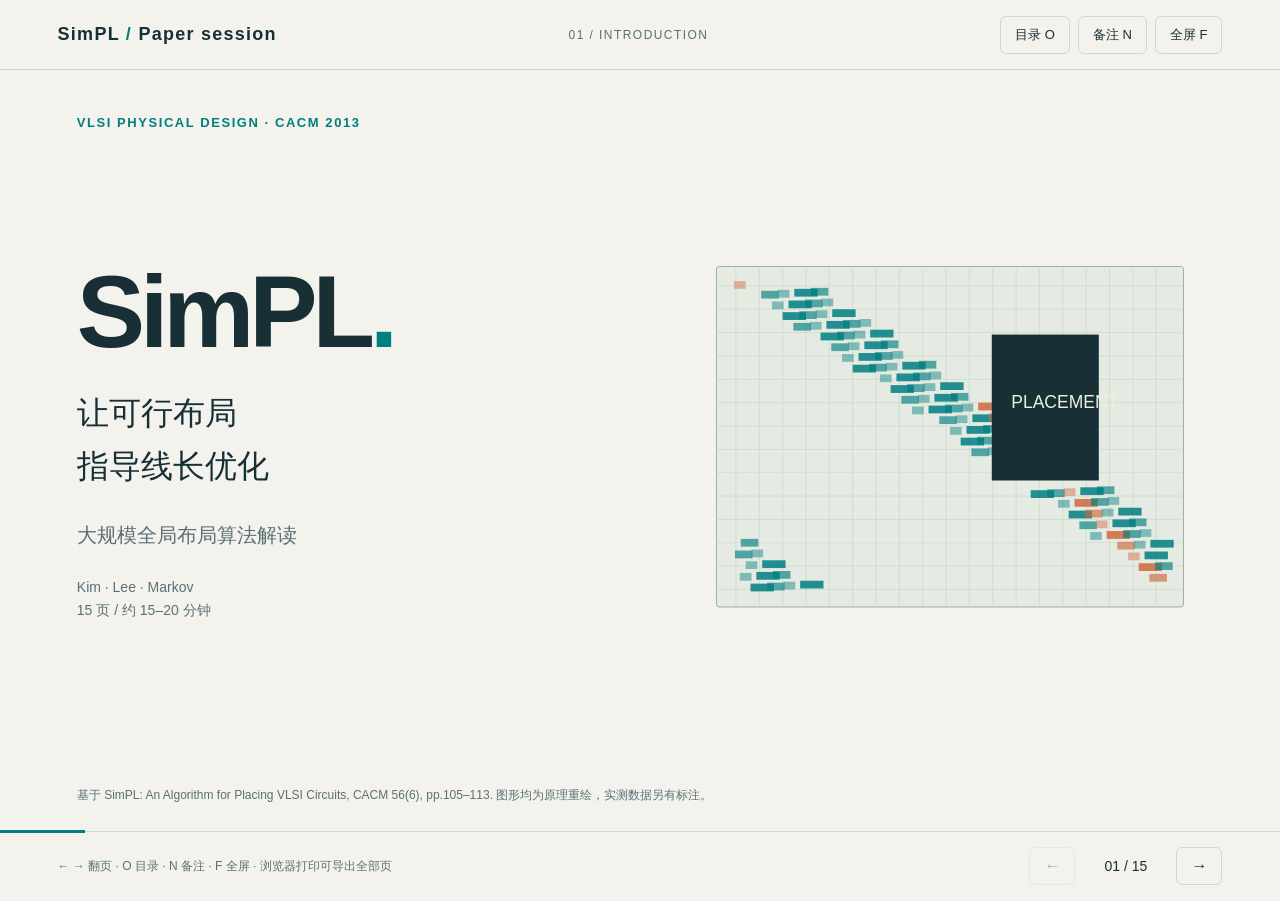
==== simpl/index.html @ 853531fc "Add Chinese SimPL paper presentation with interactive diagrams" ====
<!doctype html>
<html lang="zh-CN">
<head>
<meta charset="utf-8"><meta name="viewport" content="width=device-width,initial-scale=1">
<meta name="color-scheme" content="light"><meta name="description" content="SimPL 全局布局论文中文演示：B2B、前瞻合法化、锚点反馈与实验结果。">
<title>SimPL · 全局布局论文分享</title>
<style>
:root{--bg:#f3f2ec;--ink:#182f36;--muted:#5a7075;--teal:#007e80;--line:#ced8d3;--orange:#cd693f;--blue:#396baa;--paper:#fffef9;font-family:Inter,"Segoe UI","PingFang SC","Microsoft YaHei",Arial,sans-serif;color:var(--ink);background:var(--bg)}*{box-sizing:border-box}body{margin:0}button,a,input{touch-action:manipulation}button{font:inherit;cursor:pointer}a{color:var(--teal)}button:focus-visible,a:focus-visible,input:focus-visible,summary:focus-visible{outline:3px solid var(--orange);outline-offset:4px}button{border:1px solid var(--line);border-radius:6px;background:transparent;color:inherit;padding:9px 14px}button:hover{background:#e2e9e3}button:disabled{opacity:.35;cursor:default}.top{height:70px;padding:0 4.5vw;display:flex;align-items:center;justify-content:space-between;border-bottom:1px solid var(--line);gap:20px}.brand{font-size:18px;letter-spacing:.07em;text-decoration:none;color:var(--ink);font-weight:800}.brand span{color:var(--teal)}.tools{display:flex;gap:8px}.tools button{font-size:13px}.chapter{font-size:12px;letter-spacing:.12em;color:var(--muted)}main{height:calc(100svh - 139px);min-height:510px}.slide{height:100%;overflow-y:auto;max-width:1600px;margin:auto;padding:5vh 6vw 3vh;display:flex;flex-direction:column;gap:2.5vh}.slide[hidden]{display:none!important}.eyebrow{font-size:13px;letter-spacing:.12em;font-weight:700;color:var(--teal);text-transform:uppercase}h1,h2,h3,p{margin:0}h1{font-size:clamp(58px,8vw,122px);line-height:.98;letter-spacing:-.05em}h2{font-size:clamp(29px,3.4vw,51px);font-weight:650;letter-spacing:-.035em;line-height:1.24}h3{font-size:clamp(19px,1.8vw,28px);font-weight:650;line-height:1.4}p,li{font-size:clamp(17px,1.6vw,23px);line-height:1.65}.lead{font-size:clamp(24px,2.6vw,39px);line-height:1.45}.muted{color:var(--muted)}.accent{color:var(--teal)}.grid{display:grid;grid-template-columns:1fr 1fr;gap:5vw;align-items:center;flex:1 0 auto;min-height:auto}.wide{grid-template-columns:1.3fr 1fr}.stack{display:flex;flex-direction:column;gap:24px}.rule{border-top:1px solid var(--line);padding-top:22px}.takeaway{font-size:clamp(20px,2.2vw,31px);color:var(--teal);border-left:3px solid var(--teal);padding-left:22px}.source{font-size:12px;line-height:1.5;color:var(--muted);margin-top:auto;padding-top:8px}.visual{width:100%;max-height:45vh;display:block}.hero .visual{max-height:55vh}.hero .grid{grid-template-columns:1.1fr 1fr}.hero p{margin-top:25px}.hero .sub{font-size:clamp(22px,2.5vw,36px)}.equation{font:clamp(26px,3.2vw,48px) Georgia,serif;letter-spacing:.01em;padding:20px 0}.term{font-size:14px;letter-spacing:.04em;color:var(--muted);margin-bottom:12px}.rows{display:grid;gap:18px}.row{display:grid;grid-template-columns:46px 1fr;gap:20px;border-top:1px solid var(--line);padding-top:16px}.row>b{font:26px Georgia,serif;color:var(--teal)}.row p{margin-top:8px}.flow{display:grid;grid-template-columns:repeat(4,1fr);gap:0;counter-reset:flow}.step{border-top:2px solid var(--teal);padding:24px 18px 20px 0;margin-right:20px}.step span{font-size:15px;color:var(--teal)}.step h3{margin:18px 0 10px}.step p{font-size:19px}.legend{display:flex;gap:25px;font-size:14px;color:var(--muted);margin:10px 0}.legend i{display:inline-block;width:10px;height:10px;background:var(--teal);margin-right:7px}.legend i.orange{background:var(--orange)}.legend i.gray{background:#9aaba7}.control{display:flex;align-items:center;gap:16px;font-size:14px;margin-top:15px}.control input{flex:1;accent-color:var(--teal);min-width:60px}.control output{min-width:42px;font-variant-numeric:tabular-nums}.fine{font-size:14px;line-height:1.6;color:var(--muted)}.charts{align-items:start}.chart{display:grid;gap:12px;margin-top:22px}.barrow{display:grid;grid-template-columns:105px 1fr 48px;gap:10px;align-items:center;font-size:15px}.track{height:26px;background:#e3e8df}.bar{height:100%;width:calc(var(--v)/var(--max)*100%);background:var(--teal)}.blue .bar{background:var(--blue)}.barrow strong{font-variant-numeric:tabular-nums}.benchmark-label{display:flex;justify-content:space-between;font-size:12px;color:var(--muted);padding-left:115px;margin-top:14px}.stats{display:grid;grid-template-columns:1fr 1fr;gap:26px}.stat strong{font-size:clamp(40px,5vw,70px);font-weight:500;color:var(--teal);display:block}.stat span{font-size:18px}.footer{height:69px;display:flex;align-items:center;justify-content:space-between;padding:0 4.5vw;gap:18px;border-top:1px solid var(--line);position:relative}.footer .hint{font-size:12px;color:var(--muted)}.nav{display:flex;align-items:center;gap:18px}#count{font-size:14px;font-variant-numeric:tabular-nums;min-width:65px;text-align:center}.progress{position:absolute;top:-2px;left:0;height:3px;background:var(--teal);transition:width .2s}.notes{position:fixed;right:25px;bottom:85px;width:min(580px,calc(100vw - 40px));max-height:45vh;overflow:auto;background:var(--ink);color:white;border-radius:9px;padding:25px;box-shadow:0 15px 50px #172f3640;z-index:4}.notes[hidden]{display:none}.notes p{font-size:17px}.notes header{display:flex;align-items:center;justify-content:space-between;margin-bottom:14px}.notes button{color:white}.notes small{color:#b3cdc8}dialog{border:1px solid var(--line);border-radius:12px;background:var(--paper);color:var(--ink);width:min(1000px,90vw);max-height:83vh;padding:32px}dialog::backdrop{background:#132d36b0}dialog header{display:flex;align-items:center;justify-content:space-between;margin-bottom:24px}#toc{display:grid;grid-template-columns:repeat(3,1fr);gap:12px}#toc button{text-align:left;min-height:85px;padding:18px}#toc small{display:block;color:var(--teal);margin-bottom:8px}#toc button[aria-current=true]{background:#dfefea;border-color:var(--teal)}.screen-reader{position:absolute;width:1px;height:1px;overflow:hidden;clip-path:inset(50%)}.ref{font-size:18px;line-height:1.9}.nojs{padding:20px;background:#ffe9c9}.svg-label{font-family:inherit;font-size:15px;fill:var(--muted)}.svg-title{font-family:inherit;font-size:19px;fill:var(--ink)}
@media(max-width:800px){.top{height:62px;padding:0 20px}.chapter{display:none}.tools button{padding:8px}.slide{padding:28px 24px 30px;gap:22px}.grid,.wide,.hero .grid{grid-template-columns:1fr;gap:28px;min-height:auto}.hero h1{font-size:78px}.slide{overflow:auto}.visual,.hero .visual{max-height:340px}.hero .visual{max-height:270px}.stack{gap:20px}.flow{grid-template-columns:1fr 1fr}.step p{font-size:17px}.step h3{font-size:20px}main{height:calc(100svh - 131px);min-height:350px}.footer{padding:0 18px}.hint{display:none}.footer .nav{margin-left:auto}.barrow{grid-template-columns:92px 1fr 42px;font-size:14px}.source{font-size:11px}#toc{grid-template-columns:1fr 1fr}.lead{font-size:25px}.equation{font-size:29px}.charts{gap:30px}.stat strong{font-size:48px}}
@media(prefers-reduced-motion:reduce){*{scroll-behavior:auto!important;transition:none!important}}
@media print{@page{size:A4 landscape;margin:13mm}:root{background:white}body{background:white}.top,.footer,dialog,.notes,.control,.no-print{display:none!important}main{height:auto;min-height:0}.slide,.slide[hidden]{display:flex!important;height:180mm;min-height:0;padding:6mm 0;page-break-after:always;break-after:page;overflow:visible;gap:7mm}.slide:last-child{page-break-after:auto}.grid,.wide,.hero .grid{grid-template-columns:1fr 1fr;gap:12mm}h1{font-size:70px}h2{font-size:32px}h3{font-size:20px}p,li{font-size:17px}.lead,.takeaway{font-size:23px}.visual,.hero .visual{max-height:105mm}.source{font-size:10px}.chart{gap:8px}.barrow{font-size:12px}.step p{font-size:15px}.step h3{font-size:18px}.flow{grid-template-columns:repeat(4,1fr)}*{-webkit-print-color-adjust:exact;print-color-adjust:exact}}
</style>
</head>
<body>
<header class="top"><a class="brand" href="../">SimPL<span> / </span>Paper session</a><span id="chapter" class="chapter">GLOBAL PLACEMENT</span><div class="tools"><button id="overview" aria-label="打开幻灯片目录">目录 <span aria-hidden="true">O</span></button><button id="notes-toggle" aria-expanded="false" aria-controls="notes">备注 N</button><button id="fullscreen" aria-label="切换全屏">全屏 F</button></div></header>
<noscript><style>.slide[hidden]{display:flex!important}main{height:auto}.slide{min-height:90vh}.top,.footer{display:none}</style><p class="nojs">JavaScript 未启用，以下以连续阅读方式显示全部内容。</p></noscript>
<main id="deck">
<section class="slide hero" data-chapter="01 / INTRODUCTION" data-title="SimPL：全局布局" data-notes="建议分享时间为15–20分钟。论文作者为Myung-Chul Kim、Dong-Jin Lee和Igor L. Markov。本文为CACM 2013版本，原始期刊版发表于IEEE TCAD 2012。先提出问题：怎样同时追求短线长和低重叠？">
<div class="eyebrow">VLSI physical design · CACM 2013</div><div class="grid"><div><h1>SimPL<span class="accent">.</span></h1><p class="sub">让可行布局<br>指导线长优化</p><p class="muted">大规模全局布局算法解读</p><p class="fine">Kim · Lee · Markov<br>15 页 / 约 15–20 分钟</p></div><svg id="hero-art" class="visual" viewBox="0 0 520 400" role="img" aria-label="芯片布局抽象示意"></svg></div><p class="source">基于 SimPL: An Algorithm for Placing VLSI Circuits, CACM 56(6), pp.105–113. 图形均为原理重绘，实测数据另有标注。</p>
</section>
<section class="slide" hidden data-chapter="01 / PROBLEM" data-title="线长与密度的冲突" data-notes="HPWL是每条net引脚包围盒的宽加高，再对所有net求和。它是线长代理目标，不等于布线后线长、延迟或拥塞。可用容量需扣除固定障碍物。">
<div class="eyebrow">The placement problem</div><h2>线长越短，单元越容易挤在一起</h2><div class="grid"><div class="stack"><div><div class="term">OBJECTIVE</div><h3>最小化半周长线长 HPWL</h3><p class="muted">每条网络的包围盒宽度与高度之和。</p></div><div class="equation">HPWL = Σ<sub>e</sub> (Δx<sub>e</sub> + Δy<sub>e</sub>)</div><p class="takeaway">展开单元需要空间，也会付出线长代价。</p></div><div class="stack"><div class="rule"><h3>容量约束</h3><p>区域内的单元面积不能超过可用放置容量。</p></div><div class="rule"><h3>固定对象与障碍物</h3><p>必须考虑被占据的位置，以及其他区域剩余的空间。</p></div></div></div><p class="source">来源：§2，p.106。</p>
</section>
<section class="slide" hidden data-chapter="02 / MODEL" data-title="二次优化与 B2B" data-notes="固定本轮边权时，X、Y方向可分离求解。二次目标为1/2 x^T Qx x + bx^T x +常数。B2B把每个方向的极值端点互连，再把内部端点连接到两个边界端点。权重为1/((p−1)|xi−xj|)。位置改变后需要更新模型。示意图只画一个坐标方向。">
<div class="eyebrow">Quadratic placement</div><h2>用稀疏线性系统优化线长</h2><div class="grid"><div class="stack"><div class="equation">Q<sub>x</sub>x = −b<sub>x</sub></div><h3>Jacobi 预条件 + 共轭梯度法</h3><p class="muted">X / Y 分别求解。固定本轮模型后，计算简单、结构稀疏。</p><p class="takeaway">求解器本身不消除重叠。</p></div><div class="stack"><h3>Bound2Bound 网络模型</h3><svg viewBox="0 0 520 230" class="visual" role="img" aria-label="一维B2B网络模型：两个极值端点连接到所有内部端点"><path d="M40 150 Q260 -80 480 150 M40 150 Q110 35 180 150 M40 150 Q175 -10 310 150 M180 150 Q330 5 480 150 M310 150 Q395 65 480 150" fill="none" stroke="#007e80" stroke-width="2"/><path d="M25 150H495" stroke="#ced8d3"/><g fill="#007e80"><circle cx="40" cy="150" r="9"/><circle cx="480" cy="150" r="9"/></g><g fill="#cd693f"><circle cx="180" cy="150" r="7"/><circle cx="310" cy="150" r="7"/></g><g class="svg-label" text-anchor="middle"><text x="40" y="188">min</text><text x="180" y="188">内部端点</text><text x="310" y="188">内部端点</text><text x="480" y="188">max</text></g></svg><p>边权与距离倒数相关。位置变化后，重新构建模型。</p></div></div><p class="source">来源：§2、§4.1，pp.106–108。B2B 图为单方向原理示意。</p>
</section>
<section class="slide" hidden data-chapter="03 / FRAMEWORK" data-title="两类布局" data-notes="Lower-bound placement由线性求解产生，Upper-bound placement由前瞻合法化产生。上下界是论文算法语境中的命名，不应把任意迭代的HPWL看作对原始离散问题全局最优值的严格界。">
<div class="eyebrow">Two interacting placements</div><h2>同时维护短线长布局与近似可行布局</h2><div class="grid"><div class="stack"><div class="term">LOWER-BOUND PLACEMENT</div><h3>二次优化结果</h3><p>线长较短<br>允许较多重叠</p><p class="takeaway">保留线长优化的自由度</p></div><div class="stack"><div class="term">UPPER-BOUND PLACEMENT</div><h3>前瞻合法化结果</h3><p>基本满足密度约束<br>线长通常较大</p><p class="takeaway">提供具有容量意识的目标位置</p></div></div><p class="fine">“上下界”用于描述算法中的两类布局，不意味着严格的全局最优性证明。</p><p class="source">来源：§3、§4.3，pp.107、109–110。</p>
</section>
<section class="slide" hidden data-chapter="03 / INTERACTION" data-title="交互：锚点反馈" data-notes="拖动滑块解释锚点的作用：橙色位置是当前数值布局，青色位置是预先设定的展开锚点，虚线是反馈方向。本页使用线性插值，仅演示几何关系，不运行SimPL求解，不提供真实HPWL或密度结果。真实算法每轮都会重新进行前瞻合法化和B2B更新。">
<div class="eyebrow">Interactive illustration</div><h2>锚点把“哪里有空间”反馈给优化器</h2><div class="grid wide"><div><svg id="placement-demo" class="visual" viewBox="0 0 620 350" role="img" aria-label="交互式布局展开原理示意"></svg><div class="legend"><span><i class="orange"></i>当前位置</span><span><i></i>锚点</span><span><i class="gray"></i>固定障碍物</span></div><label class="control" for="stage">示意进度<input id="stage" type="range" min="0" max="100" value="20"><output id="stage-value" for="stage">20%</output></label></div><div class="stack"><h3>方向来自前瞻合法化</h3><p>单元被拉向有可用容量的位置，绕开单纯依赖局部密度的盲区。</p><p class="takeaway">真实连线负责聚拢<br>人工伪网负责展开</p><p class="fine">本页为插值动画，不是 SimPL 实测结果或数值求解器。锚点仅用于说明原理。</p></div></div><p class="source">原理依据：§3、§4.3。动画位置为教学示意。</p>
</section>
<section class="slide" hidden data-chapter="04 / ALGORITHM" data-title="算法主循环" data-notes="初始阶段忽略单元面积与重叠，B2B更新与求解通常5–7轮后稳定。主循环是前瞻合法化、更新锚点与伪网、更新B2B、再求解。最终采用最后一次upper-bound结果，并用FastPlace-DP进行最终合法化和详细布局。">
<div class="eyebrow">The SimPL loop</div><h2>每一轮都重新预测可行位置</h2><p class="muted">初始布局：交替构建 B2B 与求解，通常 5–7 轮稳定。</p><div class="flow"><div class="step"><span>01</span><h3>前瞻合法化</h3><p>从当前布局生成近似可行的位置。</p></div><div class="step"><span>02</span><h3>更新锚点</h3><p>连接单元与目标位置，调整伪网权重。</p></div><div class="step"><span>03</span><h3>更新 B2B</h3><p>按新位置更新真实网络的图与边权。</p></div><div class="step"><span>04</span><h3>线性系统求解</h3><p>产生新的数值布局，判断是否继续。</p></div></div><p class="takeaway">结束后取最后的近似可行布局，再做最终合法化与详细布局。</p><p class="source">来源：图2、§4，pp.107–110。</p>
</section>
<section class="slide" hidden data-chapter="04 / LOOK-AHEAD" data-title="容量感知的区域划分" data-notes="计算每个bin的单元面积Ac与可用面积Aa。Ac/Aa>γ为过满。用BFS聚类相邻过满bin，再找密度不超过γ的包围矩形。Cc平分单元面积，CB平分可用面积。尽量保留单元相对顺序。右图为示意，不是论文实验数据。">
<div class="eyebrow">Look-ahead legalization</div><h2>先找到容量，再重新分配单元</h2><div class="grid"><div class="rows"><div class="row"><b>01</b><div><h3>检测与聚类</h3><p class="muted">识别过满 bins，用 BFS 聚合相邻区域。</p></div></div><div class="row"><b>02</b><div><h3>扩张包围矩形</h3><p class="muted">直到可用容量足以容纳单元。</p></div></div><div class="row"><b>03</b><div><h3>匹配两条切线</h3><p class="muted">单元面积中线 Cc 与可用面积中线 CB。</p></div></div></div><svg viewBox="0 0 500 360" class="visual" role="img" aria-label="网格、障碍物与两条切线示意"><defs><pattern id="grid" width="40" height="40" patternUnits="userSpaceOnUse"><path d="M40 0H0V40" fill="none" stroke="#cad5cd"/></pattern></defs><rect x="20" y="20" width="440" height="280" fill="url(#grid)" stroke="#889c94"/><path d="M20 20H140V100H20Z M340 220H460V300H340Z" fill="#9aaba7"/><rect x="155" y="80" width="90" height="145" fill="#cd693f" opacity=".23"/><path d="M200 20V300" stroke="#cd693f" stroke-width="3" stroke-dasharray="6 5"/><path d="M280 20V300" stroke="#007e80" stroke-width="3"/><path d="M218 172H264L255 164M264 172L255 180" fill="none" stroke="#182f36" stroke-width="2"/><text class="svg-label" x="170" y="330">Cc</text><text class="svg-label" x="275" y="330">CB</text><text class="svg-label" x="40" y="65">障碍物</text><text class="svg-label" x="158" y="254">过满区域</text></svg></div><p class="source">来源：算法1、图3、§4.2，pp.108–109。右图为原理重绘。</p>
</section>
<section class="slide" hidden data-chapter="04 / SCALING" data-title="非线性缩放" data-notes="条带先沿障碍物边界划分。将单元按到切线的距离排序，远端单元先分配到远端条带，按可用容量贪心分配。每个条带内部使用线性缩放，不同条带比例不同，因此整体非线性。递归时水平垂直方向交替。无需声称严格最优运输。">
<div class="eyebrow">Nonlinear scaling</div><h2>不同空间容量，使用不同缩放比例</h2><div class="grid"><div class="stack"><h3>条带内线性，整体非线性</h3><p>沿障碍物边界形成条带。排序后按可用容量分配单元，再在各条带内部缩放。</p><p class="takeaway">尽量保留相对顺序，减少对已有线长优化的破坏。</p></div><div class="rows"><div class="row"><b>Ⅰ</b><div><h3>划分条带</h3><p class="muted">条带容量扣除固定障碍物。</p></div></div><div class="row"><b>Ⅱ</b><div><h3>排序与分配</h3><p class="muted">按相对切线的距离保持几何顺序。</p></div></div><div class="row"><b>Ⅲ</b><div><h3>交替递归</h3><p class="muted">水平、垂直方向轮流处理子区域。</p></div></div></div></div><p class="source">来源：图4、图5、§4.2，pp.108–109。</p>
</section>
<section class="slide" hidden data-chapter="04 / ANCHORS" data-title="伪网与数值求解" data-notes="锚点是固定零面积节点。伪网的B2B权重与α/Length相关，α随迭代线性增加。锚点不增加未知数，而是影响对应矩阵对角项与右端项，通常改善对角占优和预条件CG收敛。不能简单把这当成固定强度的普通平方惩罚，因为权重会随距离更新。">
<div class="eyebrow">Force modulation</div><h2>逐渐增强锚点的拉力</h2><div class="grid"><div class="stack"><div class="equation">w<sub>pseudo</sub> ∝ α / distance</div><h3>α 随迭代增加</h3><p class="muted">前期给线长优化更多自由度。后期强调向近似可行位置靠拢。</p></div><div class="stack"><h3>固定锚点不增加未知变量数</h3><p>更新矩阵的对角元素与右端项，保留稀疏线性系统结构。</p><p class="takeaway">展开方向与拉力大小<br>都来自可解释的反馈机制。</p></div></div><p class="source">来源：图6、§4.3，pp.109–110。</p>
</section>
<section class="slide" hidden data-chapter="05 / CONVERGENCE" data-title="收敛条件" data-notes="论文停止准则为：gap降至第10轮gap的25%，且upper bound HPWL停止改善，或gap降至第10轮gap的10%以下。早期上界振荡约4–7轮。33–45次是ISPD 2005实验观察，不是所有输入的保证。前瞻合法化并非严格row/site合法化。">
<div class="eyebrow">Convergence</div><h2>联合观察线长改善与两类布局的差距</h2><div class="grid"><div class="stack"><div class="equation">Gap = HPWL<sub>UB</sub> − HPWL<sub>LB</sub></div><p>上界早期可能振荡，不能只看一次迭代的改善。</p><p class="takeaway">Gap 缩小反映两类布局接近，不能作为严格最优性误差。</p></div><div class="stack"><div class="stats"><div class="stat"><strong>33–45</strong><span>主循环次数</span></div><div class="stat"><strong>5–7</strong><span>初始布局迭代次数</span></div></div><p class="fine">以上为论文观察。主循环停止条件：Gap ≤ 第10轮的25%且上界停止改善，或 Gap &lt; 第10轮的10%。</p><h3>最终仍需 row / site 合法化</h3></div></div><p class="source">来源：§4.1、§4.3，pp.107–110。迭代次数来自 ISPD 2005 基准。</p>
</section>
<section class="slide" hidden data-chapter="06 / RESULTS" data-title="实验：质量与速度" data-notes="以下直接采用表1的几何平均归一化数值：HPWL 1.19、1.04、1.04、1.03、1.00，时间11.55、3.32、1.12、7.28、1.00。不要从四舍五入值反算论文精确百分比。单线程3.2GHz Intel平台，SimPL与FastPlace使用FastPlace-DP。正文bigblue4绝对运行时间与表1不一致，本页不使用该绝对时间。并非每个case都最优。">
<div class="eyebrow">Measured results · ISPD 2005</div><h2>更短线长，同时缩短运行时间</h2><div class="grid charts"><div><h3>HPWL 相对值</h3><div id="wire-chart" class="chart" aria-label="HPWL归一化数据"></div><div class="benchmark-label"><span>0</span><span>1.20</span></div></div><div><h3>运行时间相对值</h3><div id="runtime-chart" class="chart blue" aria-label="运行时间归一化数据"></div><div class="benchmark-label"><span>0</span><span>12.00</span></div></div></div><p class="fine">SimPL = 1，越低越好。8 个基准的几何平均，单线程。SimPL 与 FastPlace 包含 FastPlace-DP 后处理。并非每个用例均最优。</p><p class="source">数据：表1，p.112。标签为归一化倍数，不是绝对线长或分钟。</p>
</section>
<section class="slide" hidden data-chapter="06 / PERFORMANCE" data-title="并行性能的边界" data-notes="图10启用SSE时各线程加速比1.39、1.75、2.32、2.40，均相对无SSE单线程基线。硬件是四颗双核AMD Opteron 880，2.4GHz。峰值内存为1.91倍。B2B可按方向和net划分，CG按行划分，前瞻合法化按区域队列调度。内存带宽、非规则访存以及合法化效率限制整体伸缩。">
<div class="eyebrow">Parallel execution</div><h2>8 线程的整体加速约 2.4 倍</h2><div class="grid"><div><h3>启用 SSE 的全局布局加速比</h3><div id="speed-chart" class="chart" aria-label="各线程数的并行加速数据"></div><div class="benchmark-label"><span>0</span><span>2.50</span></div><p class="fine rule">基线：单线程且不使用 SSE。这里不是相对 SSE 单线程的加速比。</p></div><div class="stack"><div class="stat"><strong>1.91×</strong><span>峰值内存</span></div><p>4 线程后收益趋缓。稀疏矩阵乘向量受内存访问限制，前瞻合法化也成为瓶颈。</p><p class="takeaway">CPU 核数增加，不代表运行时间等比例下降。</p></div></div><p class="source">数据：§6、图10，pp.111–112。AMD Opteron 880 测试平台。</p>
</section>
<section class="slide" hidden data-chapter="07 / ENGINEERING" data-title="工程实现要点" data-notes="核心包包含I/O、初始布局与全局布局，少于5000行C++，最终合法化和详细布局交给外部工具。每轮O(n log²n)是论文基于稀疏网表及预条件CG迭代增长观察的分析，非任意输入无条件最坏界。B2B建图、CSR矩阵、区域排序、队列调度是主要工程对象。">
<div class="eyebrow">Implementation</div><h2>简洁框架，清晰的性能热点</h2><div class="grid"><div class="stack"><div class="stat"><strong>&lt; 5,000</strong><span>核心 C++ 代码行数</span></div><p class="muted">包括独立 I/O、初始布局和全局布局。最终合法化与详细布局由外部工具完成。</p><p class="fine">论文每轮 O(n log²n) 分析依赖稀疏性与预条件 CG 的迭代假设。</p></div><div class="rows"><div class="row"><b>01</b><div><h3>B2B 与稀疏矩阵</h3><p class="muted">位置相关的图更新，CSR 存储。</p></div></div><div class="row"><b>02</b><div><h3>共轭梯度求解</h3><p class="muted">稀疏乘法、向量运算与 SIMD。</p></div></div><div class="row"><b>03</b><div><h3>几何合法化</h3><p class="muted">密度网格、排序、区域队列。</p></div></div></div></div><p class="source">来源：§4.4–§6，pp.110–112。</p>
</section>
<section class="slide" hidden data-chapter="07 / TAKEAWAYS" data-title="贡献与适用边界" data-notes="SimPL的重要贡献是利用近似可行布局确定展开方向和强度，并监控收敛。后续工作把框架扩展到可布线性、多层与其他目标。本文基线只支持对HPWL、密度和速度的实验证据，不证明布线后时序一定更优。">
<div class="eyebrow">What to remember</div><h2>近似可行布局是优化过程中的反馈信息</h2><div class="grid"><div class="stack"><h3>最重要的机制</h3><p class="lead">二次优化缩短连线。<br>前瞻合法化寻找空间。<br>锚点让两者相互作用。</p></div><div class="stack"><h3>解读结果时的边界</h3><p>HPWL 优势不自动等于布线后时序优势。</p><p>前瞻合法化仍需最终合法化。</p><p>历史基准结果不代表所有现代设计。</p></div></div><p class="takeaway">拥塞、时序等扩展，可以利用可行布局提供更可靠的评估位置。</p><p class="source">来源：§3、§7，pp.107、112–113。</p>
</section>
<section class="slide" hidden data-chapter="08 / DISCUSSION" data-title="讨论与参考文献" data-notes="可选择一个问题与听众讨论。Q1围绕为何保留数值优化与合法化的交替。Q2关注B2B权重、零距离与矩阵条件数。Q3讨论如果锚点同时表达密度、拥塞和时序需求，如何平衡目标。网页中的原理图自行重绘，不是论文原图或真实运行截图。">
<div class="eyebrow">Discussion</div><h2>从算法直觉到工程实现</h2><div class="rows"><div class="row"><b>Q1</b><h3>为什么不直接继续优化合法化后的布局？</h3></div><div class="row"><b>Q2</b><h3>B2B 与伪网权重如何影响数值稳定性？</h3></div><div class="row"><b>Q3</b><h3>如何把时序或拥塞信息加入这一反馈框架？</h3></div></div><div class="rule ref"><strong>参考文献</strong><br>Myung-Chul Kim, Dong-Jin Lee, Igor L. Markov.<br><em>SimPL: An Algorithm for Placing VLSI Circuits.</em><br>Communications of the ACM, 56(6), 105–113, June 2013.<br><a href="https://doi.org/10.1145/2461256.2461279" target="_blank" rel="noopener noreferrer">DOI: 10.1145/2461256.2461279 ↗</a></div><p class="source">技术内容依据用户提供的论文。几何动画为教学示意，性能图表重绘自论文表1与图10。</p>
</section>
</main>
<footer class="footer"><div id="progress" class="progress"></div><span class="hint">← → 翻页 · O 目录 · N 备注 · F 全屏 · 浏览器打印可导出全部页</span><div class="nav"><button id="previous" aria-label="上一页">←</button><span id="count" aria-live="polite"></span><button id="next" aria-label="下一页">→</button></div></footer>
<aside id="notes" class="notes" hidden aria-label="当前页讲者备注"><header><strong>讲者备注</strong><button id="close-notes" aria-label="关闭讲者备注">×</button></header><p id="note-text"></p><small>备注显示在当前窗口，投屏时也会可见。</small></aside>
<dialog id="overview-dialog" aria-labelledby="toc-title"><header><h3 id="toc-title">演示目录</h3><button id="close-overview" aria-label="关闭目录">关闭 Esc</button></header><div id="toc"></div></dialog>
<div id="announcement" class="screen-reader" role="status"></div>
<script>
'use strict';
const slides=[...document.querySelectorAll('.slide')];
const $=id=>document.getElementById(id);let current=0;
function show(index,updateHash=true){current=Math.max(0,Math.min(slides.length-1,index));slides.forEach((s,i)=>{s.hidden=i!==current;s.inert=i!==current;});slides[current].scrollTop=0;$('count').textContent=`${String(current+1).padStart(2,'0')} / ${slides.length}`;$('chapter').textContent=slides[current].dataset.chapter;$('note-text').textContent=slides[current].dataset.notes;$('progress').style.width=`${(current+1)/slides.length*100}%`;$('previous').disabled=current===0;$('next').disabled=current===slides.length-1;document.title=`${slides[current].dataset.title} · SimPL`;$('announcement').textContent=`第${current+1}页：${slides[current].dataset.title}`;[...$('toc').children].forEach((b,i)=>b.setAttribute('aria-current',i===current?'true':'false'));if(updateHash)history.replaceState(null,'',`#slide-${current+1}`);}
function hashIndex(){const m=location.hash.match(/^#slide-(\d+)$/);return m?Math.min(slides.length-1,Math.max(0,Number(m[1])-1)):0;}
function toggleNotes(){const open=$('notes').hidden;$('notes').hidden=!open;$('notes-toggle').setAttribute('aria-expanded',String(open));}
async function fullscreen(){try{if(document.fullscreenElement)await document.exitFullscreen();else if(document.documentElement.requestFullscreen)await document.documentElement.requestFullscreen();else $('announcement').textContent='此浏览器不支持全屏，请使用浏览器的全屏功能。';}catch{$('announcement').textContent='未能进入全屏，请使用浏览器的全屏功能。';}}
function overview(){if(!$('overview-dialog').open){$('overview-dialog').showModal();$('toc').children[current].focus();}}
slides.forEach((s,i)=>{const b=document.createElement('button');const n=document.createElement('small');n.textContent=String(i+1).padStart(2,'0');b.append(n,document.createTextNode(s.dataset.title));b.addEventListener('click',()=>{$('overview-dialog').close();show(i);});$('toc').append(b);});
$('previous').onclick=()=>show(current-1);$('next').onclick=()=>show(current+1);$('notes-toggle').onclick=toggleNotes;$('close-notes').onclick=()=>{toggleNotes();$('notes-toggle').focus();};$('fullscreen').onclick=fullscreen;$('overview').onclick=overview;$('close-overview').onclick=()=>$('overview-dialog').close();
window.addEventListener('hashchange',()=>show(hashIndex(),false));document.addEventListener('keydown',e=>{if($('overview-dialog').open)return;if(e.key==='Escape'&&!$('notes').hidden){toggleNotes();return;}if(e.ctrlKey||e.metaKey||e.altKey||e.target.closest('input,textarea,select,[contenteditable]')||(e.target.closest('button,a')&&[' ','Enter'].includes(e.key)))return;const k=e.key.toLowerCase();if(['arrowright','arrowdown','pagedown',' '].includes(k)){e.preventDefault();show(current+1);}else if(['arrowleft','arrowup','pageup'].includes(k)){e.preventDefault();show(current-1);}else if(k==='home'){e.preventDefault();show(0);}else if(k==='end'){e.preventDefault();show(slides.length-1);}else if(k==='o')overview();else if(k==='n')toggleNotes();else if(k==='f')fullscreen();});
let touch=null;$('deck').addEventListener('touchstart',e=>{if(!e.target.closest('input,button,a'))touch={x:e.changedTouches[0].clientX,y:e.changedTouches[0].clientY};},{passive:true});$('deck').addEventListener('touchend',e=>{if(!touch)return;const dx=e.changedTouches[0].clientX-touch.x,dy=e.changedTouches[0].clientY-touch.y;if(Math.abs(dx)>80&&Math.abs(dx)>Math.abs(dy)*1.7)show(current+(dx<0?1:-1));touch=null;},{passive:true});
function bars(id,labels,values,max){labels.forEach((label,i)=>{const row=document.createElement('div');row.className='barrow';const name=document.createElement('span');name.textContent=label;const track=document.createElement('div');track.className='track';track.setAttribute('aria-hidden','true');const bar=document.createElement('div');bar.className='bar';bar.style.setProperty('--v',values[i]);bar.style.setProperty('--max',max);track.append(bar);const val=document.createElement('strong');val.textContent=values[i].toFixed(2);row.append(name,track,val);$(id).append(row);});}
const names=['Capo10.5','NTUPlace3','FastPlace3','mPL6','SimPL'];bars('wire-chart',names,[1.19,1.04,1.04,1.03,1],1.2);bars('runtime-chart',names,[11.55,3.32,1.12,7.28,1],12);bars('speed-chart',['1 线程','2 线程','4 线程','8 线程'],[1.39,1.75,2.32,2.40],2.5);
const NS='http://www.w3.org/2000/svg';function svg(tag,attrs,parent){const e=document.createElementNS(NS,tag);for(const[k,v]of Object.entries(attrs))e.setAttribute(k,v);parent.append(e);return e;}
const hero=$('hero-art');svg('rect',{x:20,y:20,width:480,height:350,rx:3,fill:'#e5ebe2',stroke:'#9bad9e'},hero);for(let x=40;x<495;x+=24)svg('line',{x1:x,y1:20,x2:x,y2:370,stroke:'#cbd7cb','stroke-width':.7},hero);for(let y=40;y<370;y+=24)svg('line',{x1:20,y1:y,x2:500,y2:y,stroke:'#cbd7cb','stroke-width':.7},hero);for(let i=0;i<122;i++){let x=38+(i*61)%438,y=35+(i*43)%312;if(x>300&&x<418&&y>85&&y<245)continue;svg('rect',{x,y,width:12+i%3*6,height:8,fill:i%7===0?'#cd693f':'#007e80',opacity:.45+i%3*.2},hero);}svg('rect',{x:303,y:90,width:110,height:150,fill:'#182f36'},hero);svg('text',{x:323,y:166,fill:'#e8f3df','font-size':18},hero).textContent='PLACEMENT';
const demo=$('placement-demo');svg('rect',{x:15,y:15,width:590,height:315,fill:'#e8ede5',stroke:'#ced8d3'},demo);svg('rect',{x:240,y:45,width:120,height:83,fill:'#9aaba7'},demo);svg('text',{x:270,y:91,fill:'#344d49','font-size':15},demo).textContent='固定区域';const cells=[];for(let i=0;i<32;i++){const tx=38+(i%8)*72,ty=165+Math.floor(i/8)*42;const x0=240+(i*19)%102,y0=166+(i*13)%75;svg('rect',{x:tx,y:ty,width:28,height:16,fill:'none',stroke:'#007e80','stroke-width':1.5},demo);const line=svg('line',{x1:x0+14,y1:y0+8,x2:tx+14,y2:ty+8,stroke:'#9cad9d','stroke-dasharray':'3 4'},demo);const cell=svg('rect',{x:x0,y:y0,width:28,height:16,fill:'#cd693f',opacity:.8},demo);cells.push({tx,ty,x0,y0,line,cell});}
function draw(){const t=Number($('stage').value)/100;$('stage-value').value=`${Math.round(t*100)}%`;for(const c of cells){const x=c.x0+(c.tx-c.x0)*t,y=c.y0+(c.ty-c.y0)*t;c.cell.setAttribute('x',x);c.cell.setAttribute('y',y);c.line.setAttribute('x1',x+14);c.line.setAttribute('y1',y+8);}}$('stage').addEventListener('input',draw);draw();show(hashIndex(),false);
</script>
</body></html>
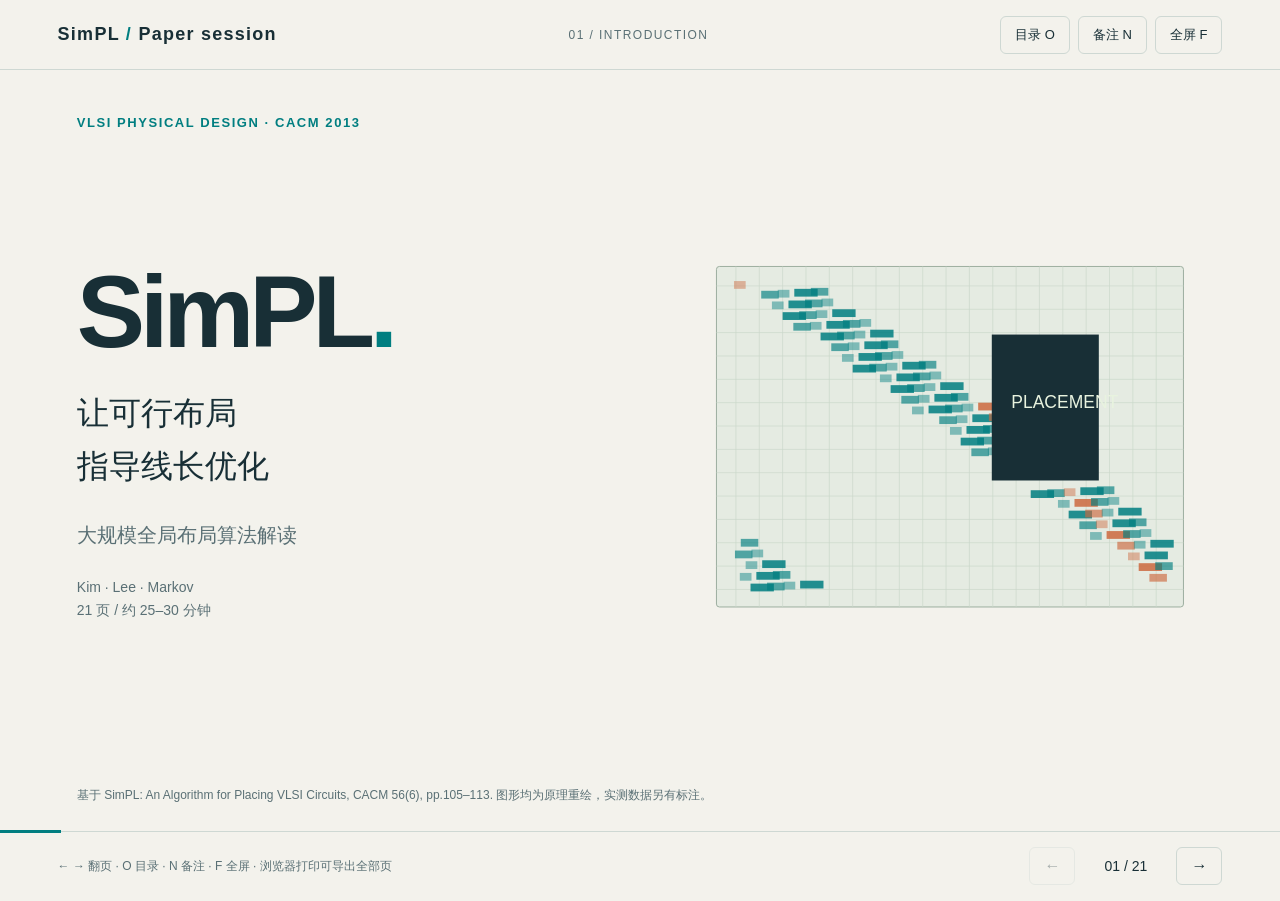
==== commit a9adfe72: "Add progressive derivations, legalization animation and exact anchor solver" ====
--- a/simpl/index.html
+++ b/simpl/index.html
@@ -9,14 +9,17 @@
 @media(max-width:800px){.top{height:62px;padding:0 20px}.chapter{display:none}.tools button{padding:8px}.slide{padding:28px 24px 30px;gap:22px}.grid,.wide,.hero .grid{grid-template-columns:1fr;gap:28px;min-height:auto}.hero h1{font-size:78px}.slide{overflow:auto}.visual,.hero .visual{max-height:340px}.hero .visual{max-height:270px}.stack{gap:20px}.flow{grid-template-columns:1fr 1fr}.step p{font-size:17px}.step h3{font-size:20px}main{height:calc(100svh - 131px);min-height:350px}.footer{padding:0 18px}.hint{display:none}.footer .nav{margin-left:auto}.barrow{grid-template-columns:92px 1fr 42px;font-size:14px}.source{font-size:11px}#toc{grid-template-columns:1fr 1fr}.lead{font-size:25px}.equation{font-size:29px}.charts{gap:30px}.stat strong{font-size:48px}}
 @media(prefers-reduced-motion:reduce){*{scroll-behavior:auto!important;transition:none!important}}
 @media print{@page{size:A4 landscape;margin:13mm}:root{background:white}body{background:white}.top,.footer,dialog,.notes,.control,.no-print{display:none!important}main{height:auto;min-height:0}.slide,.slide[hidden]{display:flex!important;height:180mm;min-height:0;padding:6mm 0;page-break-after:always;break-after:page;overflow:visible;gap:7mm}.slide:last-child{page-break-after:auto}.grid,.wide,.hero .grid{grid-template-columns:1fr 1fr;gap:12mm}h1{font-size:70px}h2{font-size:32px}h3{font-size:20px}p,li{font-size:17px}.lead,.takeaway{font-size:23px}.visual,.hero .visual{max-height:105mm}.source{font-size:10px}.chart{gap:8px}.barrow{font-size:12px}.step p{font-size:15px}.step h3{font-size:18px}.flow{grid-template-columns:repeat(4,1fr)}*{-webkit-print-color-adjust:exact;print-color-adjust:exact}}
+
+.derivation{min-width:0}.derivation ol{list-style:none;padding:0;margin:0;display:grid;gap:16px;counter-reset:derive}.derivation li{border-left:2px solid var(--line);padding:8px 0 8px 22px}.derivation li:last-of-type{border-color:var(--teal)}.derivation li[hidden]{display:none}.derivation h3{font-size:20px}.derivation p{font-size:18px}.formula{font:clamp(20px,2.2vw,32px) Georgia,"Microsoft YaHei",serif;line-height:1.65;overflow-wrap:anywhere}.walk-controls{display:flex;gap:10px;align-items:center;flex-wrap:wrap;margin-top:18px}.walk-controls button{font-size:14px}.walk-controls output{font-size:14px;color:var(--muted);min-width:65px;text-align:center}.math-example{border-top:1px solid var(--line);padding-top:20px}.numeric{font-variant-numeric:tabular-nums}.derivation li.is-current{border-color:var(--teal);background:#007e8008}.svg-caption{font-size:14px;fill:var(--muted)}
+@media print{.walk-controls{display:none!important}.derivation li[hidden]{display:list-item!important}.derivation ol{gap:5px}.derivation li{padding:2px 0 2px 14px}.derivation h3{font-size:15px}.derivation p{font-size:13px;line-height:1.4}.formula{font-size:20px;line-height:1.5}.math-example p{font-size:16px}}
 </style>
 </head>
 <body>
 <header class="top"><a class="brand" href="../">SimPL<span> / </span>Paper session</a><span id="chapter" class="chapter">GLOBAL PLACEMENT</span><div class="tools"><button id="overview" aria-label="打开幻灯片目录">目录 <span aria-hidden="true">O</span></button><button id="notes-toggle" aria-expanded="false" aria-controls="notes">备注 N</button><button id="fullscreen" aria-label="切换全屏">全屏 F</button></div></header>
 <noscript><style>.slide[hidden]{display:flex!important}main{height:auto}.slide{min-height:90vh}.top,.footer{display:none}</style><p class="nojs">JavaScript 未启用，以下以连续阅读方式显示全部内容。</p></noscript>
 <main id="deck">
-<section class="slide hero" data-chapter="01 / INTRODUCTION" data-title="SimPL：全局布局" data-notes="建议分享时间为15–20分钟。论文作者为Myung-Chul Kim、Dong-Jin Lee和Igor L. Markov。本文为CACM 2013版本，原始期刊版发表于IEEE TCAD 2012。先提出问题：怎样同时追求短线长和低重叠？">
-<div class="eyebrow">VLSI physical design · CACM 2013</div><div class="grid"><div><h1>SimPL<span class="accent">.</span></h1><p class="sub">让可行布局<br>指导线长优化</p><p class="muted">大规模全局布局算法解读</p><p class="fine">Kim · Lee · Markov<br>15 页 / 约 15–20 分钟</p></div><svg id="hero-art" class="visual" viewBox="0 0 520 400" role="img" aria-label="芯片布局抽象示意"></svg></div><p class="source">基于 SimPL: An Algorithm for Placing VLSI Circuits, CACM 56(6), pp.105–113. 图形均为原理重绘，实测数据另有标注。</p>
+<section class="slide hero" data-chapter="01 / INTRODUCTION" data-title="SimPL：全局布局" data-notes="建议分享时间为25–30分钟。论文作者为Myung-Chul Kim、Dong-Jin Lee和Igor L. Markov。本文为CACM 2013版本，原始期刊版发表于IEEE TCAD 2012。先提出问题：怎样同时追求短线长和低重叠？">
+<div class="eyebrow">VLSI physical design · CACM 2013</div><div class="grid"><div><h1>SimPL<span class="accent">.</span></h1><p class="sub">让可行布局<br>指导线长优化</p><p class="muted">大规模全局布局算法解读</p><p class="fine">Kim · Lee · Markov<br>21 页 / 约 25–30 分钟</p></div><svg id="hero-art" class="visual" viewBox="0 0 520 400" role="img" aria-label="芯片布局抽象示意"></svg></div><p class="source">基于 SimPL: An Algorithm for Placing VLSI Circuits, CACM 56(6), pp.105–113. 图形均为原理重绘，实测数据另有标注。</p>
 </section>
 <section class="slide" hidden data-chapter="01 / PROBLEM" data-title="线长与密度的冲突" data-notes="HPWL是每条net引脚包围盒的宽加高，再对所有net求和。它是线长代理目标，不等于布线后线长、延迟或拥塞。可用容量需扣除固定障碍物。">
 <div class="eyebrow">The placement problem</div><h2>线长越短，单元越容易挤在一起</h2><div class="grid"><div class="stack"><div><div class="term">OBJECTIVE</div><h3>最小化半周长线长 HPWL</h3><p class="muted">每条网络的包围盒宽度与高度之和。</p></div><div class="equation">HPWL = Σ<sub>e</sub> (Δx<sub>e</sub> + Δy<sub>e</sub>)</div><p class="takeaway">展开单元需要空间，也会付出线长代价。</p></div><div class="stack"><div class="rule"><h3>容量约束</h3><p>区域内的单元面积不能超过可用放置容量。</p></div><div class="rule"><h3>固定对象与障碍物</h3><p>必须考虑被占据的位置，以及其他区域剩余的空间。</p></div></div></div><p class="source">来源：§2，p.106。</p>
@@ -24,7 +27,7 @@
 <section class="slide" hidden data-chapter="02 / MODEL" data-title="二次优化与 B2B" data-notes="固定本轮边权时，X、Y方向可分离求解。二次目标为1/2 x^T Qx x + bx^T x +常数。B2B把每个方向的极值端点互连，再把内部端点连接到两个边界端点。权重为1/((p−1)|xi−xj|)。位置改变后需要更新模型。示意图只画一个坐标方向。">
 <div class="eyebrow">Quadratic placement</div><h2>用稀疏线性系统优化线长</h2><div class="grid"><div class="stack"><div class="equation">Q<sub>x</sub>x = −b<sub>x</sub></div><h3>Jacobi 预条件 + 共轭梯度法</h3><p class="muted">X / Y 分别求解。固定本轮模型后，计算简单、结构稀疏。</p><p class="takeaway">求解器本身不消除重叠。</p></div><div class="stack"><h3>Bound2Bound 网络模型</h3><svg viewBox="0 0 520 230" class="visual" role="img" aria-label="一维B2B网络模型：两个极值端点连接到所有内部端点"><path d="M40 150 Q260 -80 480 150 M40 150 Q110 35 180 150 M40 150 Q175 -10 310 150 M180 150 Q330 5 480 150 M310 150 Q395 65 480 150" fill="none" stroke="#007e80" stroke-width="2"/><path d="M25 150H495" stroke="#ced8d3"/><g fill="#007e80"><circle cx="40" cy="150" r="9"/><circle cx="480" cy="150" r="9"/></g><g fill="#cd693f"><circle cx="180" cy="150" r="7"/><circle cx="310" cy="150" r="7"/></g><g class="svg-label" text-anchor="middle"><text x="40" y="188">min</text><text x="180" y="188">内部端点</text><text x="310" y="188">内部端点</text><text x="480" y="188">max</text></g></svg><p>边权与距离倒数相关。位置变化后，重新构建模型。</p></div></div><p class="source">来源：§2、§4.1，pp.106–108。B2B 图为单方向原理示意。</p>
 </section>
-<section class="slide" hidden data-chapter="03 / FRAMEWORK" data-title="两类布局" data-notes="Lower-bound placement由线性求解产生，Upper-bound placement由前瞻合法化产生。上下界是论文算法语境中的命名，不应把任意迭代的HPWL看作对原始离散问题全局最优值的严格界。">
+<section class="slide" hidden data-chapter="02 / DERIVATION" data-title="推导①：从一条边到矩阵方程" data-notes="本页采用每条无向边计一次并乘1/2的约定，只改变全局尺度，不改变最优解。权重固定时才是这一线性系统。Q通常是图拉普拉斯的约化矩阵；若可移动连通分量完全没有固定约束，可能存在平移零空间，不能无条件断言正定。"><div class="eyebrow">Step by step</div><h2>推导①：从一条边到矩阵方程</h2><div class="derivation"><ol><li><h3>固定本轮边权，只看 X 方向</h3><div class="formula">E(x) = ½ Σ<sub>(i,j)</sub> w<sub>ij</sub>(x<sub>i</sub> − x<sub>j</sub>)²</div><p>求导时 w 固定。乘上统一的 ½ 不改变最优位置。</p></li><li hidden><h3>对一个可移动单元求导</h3><div class="formula">∂E / ∂x<sub>i</sub> = Σ<sub>j</sub> w<sub>ij</sub>(x<sub>i</sub> − x<sub>j</sub>) = 0</div><p>固定节点的坐标是常数，可移动节点的坐标是未知量。</p></li><li hidden><h3>把固定节点移到右端</h3><div class="formula">(Σ<sub>j</sub>w<sub>ij</sub>)x<sub>i</sub> − Σ<sub>j∈M</sub>w<sub>ij</sub>x<sub>j</sub> = Σ<sub>f∈F</sub>w<sub>if</sub>a<sub>f</sub></div><p>M 为其他可移动邻居，F 为固定邻居，a 为固定位置。</p></li><li hidden><h3>组装所有单元的方程</h3><div class="formula">Qx = c = −b</div><p>Q<sub>ii</sub> = 相连权重之和；Q<sub>ij</sub> = −w<sub>ij</sub>；c<sub>i</sub> = Σ<sub>f</sub>w<sub>if</sub>a<sub>f</sub>。</p></li></ol><div class="walk-controls"><button data-action="back">上一步</button><output></output><button data-action="next">下一步</button><button data-action="reset">重置</button></div></div><p class="source">依据：§2，pp.106–107。公式按统一 ½ 约定教学展开。</p></section><section class="slide" hidden data-chapter="02 / DERIVATION" data-title="推导②：一个可以手算的线性系统" data-notes="此例精确求解三条单位弹簧组成的一维网表。用它解释矩阵的对角项、负的非对角项和固定位置的右端贡献。大规模SimPL采用预条件共轭梯度，教学例使用解析解。"><div class="eyebrow">Step by step</div><h2>推导②：一个可以手算的线性系统</h2><div class="derivation"><ol><li><h3>两颗可移动单元，三个单位权重弹簧</h3><div class="formula">固定点 0 ─ x₁ ─ x₂ ─ 固定点 10</div><p>这是教学网表，坐标与权重不来自论文基准。</p></li><li hidden><h3>写出能量并求导</h3><div class="formula">E = ½[x₁² + (x₁−x₂)² + (x₂−10)²]</div><p>平衡条件：2x₁ − x₂ = 0；−x₁ + 2x₂ = 10。</p></li><li hidden><h3>矩阵形式与解析解</h3><div class="formula">Q = [ 2, −1 ; −1, 2 ]　c = [ 0 ; 10 ]</div><p>x₁ = 10/3 ≈ 3.333；x₂ = 20/3 ≈ 6.667。</p></li><li hidden><h3>位置求出来了，面积约束仍不在方程中</h3><p>这里没有单元宽度、row/site 或密度项。二维大网表同样可能在短线长位置聚集。</p></li></ol><div class="walk-controls"><button data-action="back">上一步</button><output></output><button data-action="next">下一步</button><button data-action="reset">重置</button></div></div><p class="source">依据：§2 二次模型；数值例为自构造教学示例。</p></section><section class="slide" hidden data-chapter="02 / DERIVATION" data-title="推导③：B2B 为什么能对应 HPWL？" data-notes="本页推导对应论文公式5，假定距离非零。X与Y需分别取各自的边界端点和权重。B2B的等值性质不意味着对固定权重二次函数求导等同于直接对HPWL求导。位置更新后重构图和边权。"><div class="eyebrow">Step by step</div><h2>推导③：B2B 为什么能对应 HPWL？</h2><div class="grid"><div><div class="derivation"><ol><li><h3>令一条 net 有 p 个端点</h3><div class="formula">L = x<sub>max</sub> − x<sub>min</sub></div><p>端点间连一条边，每个内部端点分别连到 min 与 max。</p></li><li hidden><h3>所有 B2B 边的长度之和</h3><div class="formula">Σ<sub>边</sub>d = L + (p−2)L = (p−1)L</div><p>任一内部点到左右边界的距离之和都为 L。</p></li><li hidden><h3>在当前构模位置取权重</h3><div class="formula">w = 1 / [(p−1)d]</div><div class="formula">Σ<sub>边</sub>wd² = Σd/(p−1) = L</div></li><li hidden><h3>坐标一变，权重就需要更新</h3><p>等式成立于构模位置。将内部点 2 移到 4，保留旧权重后 Σwd² ≈ 10.833，而 HPWL 仍为 10。</p><p class="fine">若能量统一乘 ½，对应 L/2，最小点不变。零长度边需数值正则化。</p></li></ol><div class="walk-controls"><button data-action="back">上一步</button><output></output><button data-action="next">下一步</button><button data-action="reset">重置</button></div></div></div><div class="stack"><h3>四端点的具体例子</h3><svg id="b2b-detail" class="visual" viewBox="0 0 490 240" role="img" aria-label="随推导逐步构建的B2B网络"></svg><div class="formula">x = [0, 2, 7, 10]</div><div class="math-example"><p>边长：10、2、8、7、3</p><p>长度和：30 = 3 × 10</p><p>Σwd² = 30 / 3 = 10</p><p class="accent">与本方向 HPWL = 10 一致</p></div></div></div><p class="source">依据：公式5、§2，p.107。数值例为教学构造。</p></section><section class="slide" hidden data-chapter="03 / FRAMEWORK" data-title="两类布局" data-notes="Lower-bound placement由线性求解产生，Upper-bound placement由前瞻合法化产生。上下界是论文算法语境中的命名，不应把任意迭代的HPWL看作对原始离散问题全局最优值的严格界。">
 <div class="eyebrow">Two interacting placements</div><h2>同时维护短线长布局与近似可行布局</h2><div class="grid"><div class="stack"><div class="term">LOWER-BOUND PLACEMENT</div><h3>二次优化结果</h3><p>线长较短<br>允许较多重叠</p><p class="takeaway">保留线长优化的自由度</p></div><div class="stack"><div class="term">UPPER-BOUND PLACEMENT</div><h3>前瞻合法化结果</h3><p>基本满足密度约束<br>线长通常较大</p><p class="takeaway">提供具有容量意识的目标位置</p></div></div><p class="fine">“上下界”用于描述算法中的两类布局，不意味着严格的全局最优性证明。</p><p class="source">来源：§3、§4.3，pp.107、109–110。</p>
 </section>
 <section class="slide" hidden data-chapter="03 / INTERACTION" data-title="交互：锚点反馈" data-notes="拖动滑块解释锚点的作用：橙色位置是当前数值布局，青色位置是预先设定的展开锚点，虚线是反馈方向。本页使用线性插值，仅演示几何关系，不运行SimPL求解，不提供真实HPWL或密度结果。真实算法每轮都会重新进行前瞻合法化和B2B更新。">
@@ -39,10 +42,10 @@
 <section class="slide" hidden data-chapter="04 / SCALING" data-title="非线性缩放" data-notes="条带先沿障碍物边界划分。将单元按到切线的距离排序，远端单元先分配到远端条带，按可用容量贪心分配。每个条带内部使用线性缩放，不同条带比例不同，因此整体非线性。递归时水平垂直方向交替。无需声称严格最优运输。">
 <div class="eyebrow">Nonlinear scaling</div><h2>不同空间容量，使用不同缩放比例</h2><div class="grid"><div class="stack"><h3>条带内线性，整体非线性</h3><p>沿障碍物边界形成条带。排序后按可用容量分配单元，再在各条带内部缩放。</p><p class="takeaway">尽量保留相对顺序，减少对已有线长优化的破坏。</p></div><div class="rows"><div class="row"><b>Ⅰ</b><div><h3>划分条带</h3><p class="muted">条带容量扣除固定障碍物。</p></div></div><div class="row"><b>Ⅱ</b><div><h3>排序与分配</h3><p class="muted">按相对切线的距离保持几何顺序。</p></div></div><div class="row"><b>Ⅲ</b><div><h3>交替递归</h3><p class="muted">水平、垂直方向轮流处理子区域。</p></div></div></div></div><p class="source">来源：图4、图5、§4.2，pp.108–109。</p>
 </section>
-<section class="slide" hidden data-chapter="04 / ANCHORS" data-title="伪网与数值求解" data-notes="锚点是固定零面积节点。伪网的B2B权重与α/Length相关，α随迭代线性增加。锚点不增加未知数，而是影响对应矩阵对角项与右端项，通常改善对角占优和预条件CG收敛。不能简单把这当成固定强度的普通平方惩罚，因为权重会随距离更新。">
+<section class="slide" hidden data-chapter="04 / ANIMATION" data-title="动画：一次前瞻合法化怎样展开？" data-notes="顺序为原始聚集、检测过满bin、BFS聚类、扩张区域、两条切线、条带容量分配与缩放、交替方向递归、转化为锚点。示意使用预设阶段，不宣称执行了完整BFS和合法化。真实算法在每个过满区域递归处理。打印显示最后阶段。"><div class="eyebrow">Step by step</div><h2>动画：一次前瞻合法化怎样展开？</h2><div class="grid wide"><div><svg id="lal-demo" class="visual" viewBox="0 0 660 360" role="img" aria-label="前瞻合法化分步示意"></svg><div class="walk-controls" id="lal-controls"><button data-action="back">上一步</button><output></output><button data-action="next">下一步</button><button data-action="play" aria-pressed="false">播放</button><button data-action="reset">重置</button></div></div><div class="stack"><h3 id="lal-title"></h3><p id="lal-description"></p><p class="fine">固定小型布局的分步几何示意，突出算法顺序；不是完整 SimPL 求解或基准运行。青色为可移动单元，灰色为障碍物。</p></div></div><p class="source">依据：算法1、图3–5、§4.2，pp.108–109。几何过程为教学示意。</p></section><section class="slide" hidden data-chapter="04 / ANCHORS" data-title="伪网与数值求解" data-notes="锚点是固定零面积节点。伪网的B2B权重与α/Length相关，α随迭代线性增加。锚点不增加未知数，而是影响对应矩阵对角项与右端项，通常改善对角占优和预条件CG收敛。不能简单把这当成固定强度的普通平方惩罚，因为权重会随距离更新。">
 <div class="eyebrow">Force modulation</div><h2>逐渐增强锚点的拉力</h2><div class="grid"><div class="stack"><div class="equation">w<sub>pseudo</sub> ∝ α / distance</div><h3>α 随迭代增加</h3><p class="muted">前期给线长优化更多自由度。后期强调向近似可行位置靠拢。</p></div><div class="stack"><h3>固定锚点不增加未知变量数</h3><p>更新矩阵的对角元素与右端项，保留稀疏线性系统结构。</p><p class="takeaway">展开方向与拉力大小<br>都来自可解释的反馈机制。</p></div></div><p class="source">来源：图6、§4.3，pp.109–110。</p>
 </section>
-<section class="slide" hidden data-chapter="05 / CONVERGENCE" data-title="收敛条件" data-notes="论文停止准则为：gap降至第10轮gap的25%，且upper bound HPWL停止改善，或gap降至第10轮gap的10%以下。早期上界振荡约4–7轮。33–45次是ISPD 2005实验观察，不是所有输入的保证。前瞻合法化并非严格row/site合法化。">
+<section class="slide" hidden data-chapter="04 / DERIVATION" data-title="推导④：锚点怎样修改线性系统？" data-notes="这里使用c=-b记号。二次能量统一乘1/2，因此矩阵对角增加λ，右端增加λa。不同单元的伪网权重一般不同。不能把下一页的统一λ直接当作SimPL的α。"><div class="eyebrow">Step by step</div><h2>推导④：锚点怎样修改线性系统？</h2><div class="derivation"><ol><li><h3>单元 i 连接固定锚点 aᵢ</h3><div class="formula">E<sub>anchor</sub> = ½ λᵢ(xᵢ − aᵢ)²</div><p>本轮 λᵢ 固定。按伪网模型，λᵢ 与 α / dᵢ 相关。</p></li><li hidden><h3>展开能量并求导</h3><div class="formula">∂E<sub>anchor</sub>/∂xᵢ = λᵢxᵢ − λᵢaᵢ</div><p>锚点坐标是常数，不新增未知量。</p></li><li hidden><h3>更新矩阵与右端项</h3><div class="formula">Q′ = Q + diag(λ)　c′ = c + diag(λ)a</div><div class="formula">Q′x = c′</div><p>只增加对应对角项和右端项，不增加未知变量数。</p></li><li hidden><h3>下一轮重新更新</h3><p>真实算法重新产生锚点、更新距离相关权重，并逐渐提高 α。不是一次固定惩罚就结束。</p></li></ol><div class="walk-controls"><button data-action="back">上一步</button><output></output><button data-action="next">下一步</button><button data-action="reset">重置</button></div></div><p class="source">依据：§4.3、图6，pp.109–110；矩阵展开为教学推导。</p></section><section class="slide" hidden data-chapter="04 / NUMERICAL DEMO" data-title="交互求解：拉力变强后，平衡位置如何变化？" data-notes="λ=0时解为10/3与20/3，λ增大后解趋于1与9。此例真实计算一个固定Q、固定锚点的二次系统，没有密度网格和B2B重建。直观展示线长拉力与锚点拉力的平衡，而不是承诺实际SimPL收敛轨迹。"><div class="eyebrow">Step by step</div><h2>交互求解：拉力变强后，平衡位置如何变化？</h2><div class="grid wide"><div><svg id="solver-demo" class="visual" viewBox="0 0 660 290" role="img" aria-label="双单元二次系统的精确解与锚点"></svg><label class="control" for="lambda">统一权重 λ<input id="lambda" type="range" min="0" max="20" step="0.1" value="0"><output id="lambda-value">0.0</output></label><div class="walk-controls" id="solver-controls"><button data-action="play" aria-pressed="false">播放</button><button data-action="reset">重置</button></div><p class="fine">蓝色为固定端点，橙色为精确求解位置，青色虚线为锚点。</p></div><div class="stack"><div class="formula">Q′ = [2+λ, −1; −1, 2+λ]</div><div class="formula">c′ = [λ; 10+9λ]</div><p id="solver-result" class="numeric"></p><p id="solver-residual" class="fine"></p><p class="fine">沿用两单元示例，锚点 a = [1,9]。每次调节都精确求解此 2×2 系统。统一 λ 是教学参数，不等同于 SimPL 的距离相关伪网权重或完整迭代。</p></div></div><p class="source">依据：§4.3 的锚点反馈；参数和网表为教学构造，结果实时求解。</p></section><section class="slide" hidden data-chapter="05 / CONVERGENCE" data-title="收敛条件" data-notes="论文停止准则为：gap降至第10轮gap的25%，且upper bound HPWL停止改善，或gap降至第10轮gap的10%以下。早期上界振荡约4–7轮。33–45次是ISPD 2005实验观察，不是所有输入的保证。前瞻合法化并非严格row/site合法化。">
 <div class="eyebrow">Convergence</div><h2>联合观察线长改善与两类布局的差距</h2><div class="grid"><div class="stack"><div class="equation">Gap = HPWL<sub>UB</sub> − HPWL<sub>LB</sub></div><p>上界早期可能振荡，不能只看一次迭代的改善。</p><p class="takeaway">Gap 缩小反映两类布局接近，不能作为严格最优性误差。</p></div><div class="stack"><div class="stats"><div class="stat"><strong>33–45</strong><span>主循环次数</span></div><div class="stat"><strong>5–7</strong><span>初始布局迭代次数</span></div></div><p class="fine">以上为论文观察。主循环停止条件：Gap ≤ 第10轮的25%且上界停止改善，或 Gap &lt; 第10轮的10%。</p><h3>最终仍需 row / site 合法化</h3></div></div><p class="source">来源：§4.1、§4.3，pp.107–110。迭代次数来自 ISPD 2005 基准。</p>
 </section>
 <section class="slide" hidden data-chapter="06 / RESULTS" data-title="实验：质量与速度" data-notes="以下直接采用表1的几何平均归一化数值：HPWL 1.19、1.04、1.04、1.03、1.00，时间11.55、3.32、1.12、7.28、1.00。不要从四舍五入值反算论文精确百分比。单线程3.2GHz Intel平台，SimPL与FastPlace使用FastPlace-DP。正文bigblue4绝对运行时间与表1不一致，本页不使用该绝对时间。并非每个case都最优。">
@@ -67,13 +70,15 @@
 <div id="announcement" class="screen-reader" role="status"></div>
 <script>
 'use strict';
+var animationControllers=[];
+function stopAnimations(){for(const c of animationControllers)c.stop();}
 const slides=[...document.querySelectorAll('.slide')];
 const $=id=>document.getElementById(id);let current=0;
-function show(index,updateHash=true){current=Math.max(0,Math.min(slides.length-1,index));slides.forEach((s,i)=>{s.hidden=i!==current;s.inert=i!==current;});slides[current].scrollTop=0;$('count').textContent=`${String(current+1).padStart(2,'0')} / ${slides.length}`;$('chapter').textContent=slides[current].dataset.chapter;$('note-text').textContent=slides[current].dataset.notes;$('progress').style.width=`${(current+1)/slides.length*100}%`;$('previous').disabled=current===0;$('next').disabled=current===slides.length-1;document.title=`${slides[current].dataset.title} · SimPL`;$('announcement').textContent=`第${current+1}页：${slides[current].dataset.title}`;[...$('toc').children].forEach((b,i)=>b.setAttribute('aria-current',i===current?'true':'false'));if(updateHash)history.replaceState(null,'',`#slide-${current+1}`);}
+function show(index,updateHash=true){stopAnimations();current=Math.max(0,Math.min(slides.length-1,index));slides.forEach((s,i)=>{s.hidden=i!==current;s.inert=i!==current;});slides[current].scrollTop=0;$('count').textContent=`${String(current+1).padStart(2,'0')} / ${slides.length}`;$('chapter').textContent=slides[current].dataset.chapter;$('note-text').textContent=slides[current].dataset.notes;$('progress').style.width=`${(current+1)/slides.length*100}%`;$('previous').disabled=current===0;$('next').disabled=current===slides.length-1;document.title=`${slides[current].dataset.title} · SimPL`;$('announcement').textContent=`第${current+1}页：${slides[current].dataset.title}`;[...$('toc').children].forEach((b,i)=>b.setAttribute('aria-current',i===current?'true':'false'));if(updateHash)history.replaceState(null,'',`#slide-${current+1}`);}
 function hashIndex(){const m=location.hash.match(/^#slide-(\d+)$/);return m?Math.min(slides.length-1,Math.max(0,Number(m[1])-1)):0;}
-function toggleNotes(){const open=$('notes').hidden;$('notes').hidden=!open;$('notes-toggle').setAttribute('aria-expanded',String(open));}
+function toggleNotes(){stopAnimations();const open=$('notes').hidden;$('notes').hidden=!open;$('notes-toggle').setAttribute('aria-expanded',String(open));}
 async function fullscreen(){try{if(document.fullscreenElement)await document.exitFullscreen();else if(document.documentElement.requestFullscreen)await document.documentElement.requestFullscreen();else $('announcement').textContent='此浏览器不支持全屏，请使用浏览器的全屏功能。';}catch{$('announcement').textContent='未能进入全屏，请使用浏览器的全屏功能。';}}
-function overview(){if(!$('overview-dialog').open){$('overview-dialog').showModal();$('toc').children[current].focus();}}
+function overview(){stopAnimations();if(!$('overview-dialog').open){$('overview-dialog').showModal();$('toc').children[current].focus();}}
 slides.forEach((s,i)=>{const b=document.createElement('button');const n=document.createElement('small');n.textContent=String(i+1).padStart(2,'0');b.append(n,document.createTextNode(s.dataset.title));b.addEventListener('click',()=>{$('overview-dialog').close();show(i);});$('toc').append(b);});
 $('previous').onclick=()=>show(current-1);$('next').onclick=()=>show(current+1);$('notes-toggle').onclick=toggleNotes;$('close-notes').onclick=()=>{toggleNotes();$('notes-toggle').focus();};$('fullscreen').onclick=fullscreen;$('overview').onclick=overview;$('close-overview').onclick=()=>$('overview-dialog').close();
 window.addEventListener('hashchange',()=>show(hashIndex(),false));document.addEventListener('keydown',e=>{if($('overview-dialog').open)return;if(e.key==='Escape'&&!$('notes').hidden){toggleNotes();return;}if(e.ctrlKey||e.metaKey||e.altKey||e.target.closest('input,textarea,select,[contenteditable]')||(e.target.closest('button,a')&&[' ','Enter'].includes(e.key)))return;const k=e.key.toLowerCase();if(['arrowright','arrowdown','pagedown',' '].includes(k)){e.preventDefault();show(current+1);}else if(['arrowleft','arrowup','pageup'].includes(k)){e.preventDefault();show(current-1);}else if(k==='home'){e.preventDefault();show(0);}else if(k==='end'){e.preventDefault();show(slides.length-1);}else if(k==='o')overview();else if(k==='n')toggleNotes();else if(k==='f')fullscreen();});
@@ -83,6 +88,120 @@
 const NS='http://www.w3.org/2000/svg';function svg(tag,attrs,parent){const e=document.createElementNS(NS,tag);for(const[k,v]of Object.entries(attrs))e.setAttribute(k,v);parent.append(e);return e;}
 const hero=$('hero-art');svg('rect',{x:20,y:20,width:480,height:350,rx:3,fill:'#e5ebe2',stroke:'#9bad9e'},hero);for(let x=40;x<495;x+=24)svg('line',{x1:x,y1:20,x2:x,y2:370,stroke:'#cbd7cb','stroke-width':.7},hero);for(let y=40;y<370;y+=24)svg('line',{x1:20,y1:y,x2:500,y2:y,stroke:'#cbd7cb','stroke-width':.7},hero);for(let i=0;i<122;i++){let x=38+(i*61)%438,y=35+(i*43)%312;if(x>300&&x<418&&y>85&&y<245)continue;svg('rect',{x,y,width:12+i%3*6,height:8,fill:i%7===0?'#cd693f':'#007e80',opacity:.45+i%3*.2},hero);}svg('rect',{x:303,y:90,width:110,height:150,fill:'#182f36'},hero);svg('text',{x:323,y:166,fill:'#e8f3df','font-size':18},hero).textContent='PLACEMENT';
 const demo=$('placement-demo');svg('rect',{x:15,y:15,width:590,height:315,fill:'#e8ede5',stroke:'#ced8d3'},demo);svg('rect',{x:240,y:45,width:120,height:83,fill:'#9aaba7'},demo);svg('text',{x:270,y:91,fill:'#344d49','font-size':15},demo).textContent='固定区域';const cells=[];for(let i=0;i<32;i++){const tx=38+(i%8)*72,ty=165+Math.floor(i/8)*42;const x0=240+(i*19)%102,y0=166+(i*13)%75;svg('rect',{x:tx,y:ty,width:28,height:16,fill:'none',stroke:'#007e80','stroke-width':1.5},demo);const line=svg('line',{x1:x0+14,y1:y0+8,x2:tx+14,y2:ty+8,stroke:'#9cad9d','stroke-dasharray':'3 4'},demo);const cell=svg('rect',{x:x0,y:y0,width:28,height:16,fill:'#cd693f',opacity:.8},demo);cells.push({tx,ty,x0,y0,line,cell});}
-function draw(){const t=Number($('stage').value)/100;$('stage-value').value=`${Math.round(t*100)}%`;for(const c of cells){const x=c.x0+(c.tx-c.x0)*t,y=c.y0+(c.ty-c.y0)*t;c.cell.setAttribute('x',x);c.cell.setAttribute('y',y);c.line.setAttribute('x1',x+14);c.line.setAttribute('y1',y+8);}}$('stage').addEventListener('input',draw);draw();show(hashIndex(),false);
+function draw(){const t=Number($('stage').value)/100;$('stage-value').value=`${Math.round(t*100)}%`;for(const c of cells){const x=c.x0+(c.tx-c.x0)*t,y=c.y0+(c.ty-c.y0)*t;c.cell.setAttribute('x',x);c.cell.setAttribute('y',y);c.line.setAttribute('x1',x+14);c.line.setAttribute('y1',y+8);}}$('stage').addEventListener('input',draw);draw();
+// Numerical model: each undirected edge is counted once.
+// BEGIN_NUMERICAL_MODEL
+function solveAnchoredPair(lambda) {
+  if (!Number.isFinite(lambda) || lambda < 0) throw new RangeError('lambda must be finite and nonnegative');
+  const d = 2 + lambda, c1 = lambda, c2 = 10 + 9 * lambda;
+  const det = d * d - 1;
+  const x1 = (d * c1 + c2) / det;
+  const x2 = (c1 + d * c2) / det;
+  return { x1, x2, residual: Math.hypot(d*x1-x2-c1, -x1+d*x2-c2) };
+}
+function b2bEdges(positions) {
+  if (positions.length < 2 || positions.some(x => !Number.isFinite(x))) throw new RangeError('at least two finite positions required');
+  const order = positions.map((x,i)=>({x,i})).sort((a,b)=>a.x-b.x);
+  const lo=order[0].i, hi=order[order.length-1].i;
+  const pairs=[[lo,hi]];
+  for (let k=1;k<order.length-1;k++) pairs.push([lo,order[k].i],[order[k].i,hi]);
+  return pairs.map(([i,j])=>{
+    const distance=Math.abs(positions[i]-positions[j]);
+    if(distance===0)throw new RangeError('zero distance requires regularization');
+    return {i,j,distance,weight:1/((positions.length-1)*distance)};
+  });
+}
+// END_NUMERICAL_MODEL
+const reducedMotion = window.matchMedia('(prefers-reduced-motion: reduce)').matches;
+// Autoplay is opt-in and stops on navigation, notes, directory, and hidden tabs.
+function makePlayer(root, advance, reset) {
+  let timer=null;
+  const play=root.querySelector('[data-action="play"]');
+  function stop(){if(timer!==null)clearInterval(timer);timer=null;play.textContent='播放';play.setAttribute('aria-pressed','false');}
+  play.addEventListener('click',()=>{
+    if(timer!==null){stop();return;}
+    stopAnimations();
+    play.textContent='暂停';play.setAttribute('aria-pressed','true');
+    timer=setInterval(()=>{if(!advance())stop();},reducedMotion?2200:1600);
+  });
+  root.querySelector('[data-action="reset"]').addEventListener('click',()=>{stop();reset();});
+  const c={stop};animationControllers.push(c);return c;
+}
+document.addEventListener('visibilitychange',()=>{if(document.hidden)stopAnimations();});
+function scrollStep(root){const slide=root.closest('.slide');const controls=root.querySelector('.walk-controls');if(slide.hidden)return;const rect=controls.getBoundingClientRect(),box=slide.getBoundingClientRect();if(rect.bottom>box.bottom-12)slide.scrollTop+=rect.bottom-box.bottom+24;}
+const derivations=[];
+document.querySelectorAll('.derivation').forEach(root=>{
+  const items=[...root.querySelectorAll('ol>li')];let index=0;
+  function render(){items.forEach((li,i)=>{li.hidden=i>index;li.classList.toggle('is-current',i===index);});root.querySelector('output').textContent=`${index+1} / ${items.length}`;root.querySelector('[data-action="back"]').disabled=index===0;root.querySelector('[data-action="next"]').disabled=index===items.length-1;if(root.closest('.slide').querySelector('#b2b-detail'))drawB2B(index);}
+  root.querySelector('[data-action="next"]').onclick=()=>{index=Math.min(index+1,items.length-1);render();scrollStep(root);};
+  root.querySelector('[data-action="back"]').onclick=()=>{index=Math.max(0,index-1);render();};
+  root.querySelector('[data-action="reset"]').onclick=()=>{index=0;render();};
+  derivations.push({render});render();
+});
+function drawB2B(stage){
+  const el=$('b2b-detail');if(!el)return;el.replaceChildren();
+  const positions=[0,2,7,10],px=x=>30+x*42,baseline=155;
+  if(stage>=1){b2bEdges(positions).forEach((e,k)=>{
+    const a=px(positions[e.i]),b=px(positions[e.j]),height=30+(b-a)*.35;
+    svg('path',{d:`M${a} ${baseline} Q${(a+b)/2} ${baseline-height} ${b} ${baseline}`,fill:'none',stroke:'#007e80','stroke-width':2},el);
+    if(stage>=2)svg('text',{x:(a+b)/2,y:baseline-height/2-8,'text-anchor':'middle','font-size':12,fill:'#007e80'},el).textContent=`d=${e.distance}`;
+  });}
+  positions.forEach((x,i)=>{svg('circle',{cx:px(x),cy:baseline,r:7,fill:i===0||i===3?'#007e80':'#cd693f'},el);svg('text',{x:px(x),y:183,'text-anchor':'middle','font-size':16,fill:'#182f36'},el).textContent=x;});
+  if(stage===3)svg('text',{x:25,y:218,'font-size':14,fill:'#5a7075'},el).textContent='重建边与权重后，才能在新位置恢复等值关系。';
+}
+const lalStages=[
+ ['0 · 当前数值布局','单元集中在一小片区域。二次优化只关注连线，尚未解决区域容量。'],
+ ['1 · 检测过满 bins','逐格比较单元面积 Ac 与可用面积 Aa。Ac/Aa 超过目标密度 γ 的网格需要展开。'],
+ ['2 · 聚合相邻区域','用 BFS 将相邻过满 bins 聚成簇，避免把互相影响的网格孤立处理。'],
+ ['3 · 寻找足够容量','扩张包围矩形，纳入可用空白区域，并扣除固定障碍物的面积。'],
+ ['4 · 匹配两条切线','Cc 平分单元面积，CB 平分可用面积。两者不重合，提示单元需要重新分配。'],
+ ['5 · 条带分配与缩放','沿障碍物边界及容量划分条带。按几何顺序分配，再在每条带内部缩放。'],
+ ['6 · 改变方向并递归','在子区域中改用水平切线，再次分配和缩放，逐步形成近似可行布局。'],
+ ['7 · 生成锚点反馈','近似可行位置成为固定锚点。伪网将原数值布局中的单元连接到各自目标，准备下一次求解。']
+];
+let lalIndex=0;
+function drawLal(){
+ const el=$('lal-demo');el.replaceChildren();
+ svg('rect',{x:25,y:25,width:610,height:290,fill:'#e7ede4',stroke:'#b4c4b8'},el);
+ for(let x=25;x<=635;x+=61)svg('line',{x1:x,y1:25,x2:x,y2:315,stroke:'#c6d4c9'},el);
+ for(let y=25;y<=315;y+=58)svg('line',{x1:25,y1:y,x2:635,y2:y,stroke:'#c6d4c9'},el);
+ svg('rect',{x:452,y:25,width:183,height:116,fill:'#9aaba7'},el);
+ svg('text',{x:485,y:82,'font-size':17,fill:'#344d49'},el).textContent='固定障碍物';
+ if(lalIndex>=1&&lalIndex<=4)for(const [x,y]of [[147,83],[208,83],[147,141],[208,141]])svg('rect',{x,y,width:61,height:58,fill:'#cd693f',opacity:lalIndex===1?.24:.13,stroke:'#cd693f','stroke-width':lalIndex===2?3:1},el);
+ if(lalIndex===2)svg('path',{d:'M147 83H269V199H147Z',fill:'none',stroke:'#cd693f','stroke-width':4},el);
+ if(lalIndex>=3)svg('rect',{x:38,y:38,width:584,height:263,fill:'none',stroke:'#007e80','stroke-width':2,'stroke-dasharray':'7 5'},el);
+ if(lalIndex>=4){for(const [x,col,text]of [[208,'#cd693f','Cc'],[330,'#007e80','CB']]){svg('line',{x1:x,y1:30,x2:x,y2:306,stroke:col,'stroke-width':2,'stroke-dasharray':'5 5'},el);svg('text',{x:x+5,y:338,'font-size':16,fill:col},el).textContent=text;}}
+ if(lalIndex>=5)for(const x of [86,147,269,391,452,513,574])svg('line',{x1:x,y1:38,x2:x,y2:302,stroke:'#007e80','stroke-width':1,opacity:.5},el);
+ if(lalIndex>=6)svg('path',{d:'M38 173H330 M330 217H622',fill:'none',stroke:'#007e80','stroke-width':2},el);
+ const targets=[];for(let row=0;row<4;row++)for(let col=0;col<8;col++){let x=55+col*68,y=55+row*66;if(!(x+28>452&&y<141))targets.push([x,y]);}
+ for(let i=0;i<24;i++){
+  const initial=[162+(i%6)*14,101+Math.floor(i/6)*18];
+  const stripe=[55+(i%8)*68,160+Math.floor(i/8)*30];
+  const final=targets[i],pos=lalIndex>=6?final:lalIndex>=5?stripe:initial;
+  if(lalIndex===7){svg('line',{x1:initial[0]+14,y1:initial[1]+7,x2:final[0]+14,y2:final[1]+7,stroke:'#92a59c','stroke-dasharray':'3 4',opacity:.55},el);svg('rect',{x:initial[0],y:initial[1],width:28,height:14,fill:'#cd693f',opacity:.4},el);}
+  svg('rect',{x:pos[0],y:pos[1],width:28,height:14,fill:lalIndex===7?'none':'#007e80',stroke:'#007e80','stroke-width':1.7,opacity:.85},el);
+ }
+ $('lal-title').textContent=lalStages[lalIndex][0];$('lal-description').textContent=lalStages[lalIndex][1];
+ const root=$('lal-controls');root.querySelector('output').textContent=`${lalIndex+1} / ${lalStages.length}`;root.querySelector('[data-action="back"]').disabled=lalIndex===0;root.querySelector('[data-action="next"]').disabled=lalIndex===lalStages.length-1;
+}
+const lalRoot=$('lal-controls');
+const lalPlayer=makePlayer(lalRoot,()=>{if(lalIndex===lalStages.length-1)return false;lalIndex++;drawLal();return lalIndex<lalStages.length-1;},()=>{lalIndex=0;drawLal();});
+lalRoot.querySelector('[data-action="next"]').onclick=()=>{lalPlayer.stop();lalIndex=Math.min(lalIndex+1,lalStages.length-1);drawLal();};lalRoot.querySelector('[data-action="back"]').onclick=()=>{lalPlayer.stop();lalIndex=Math.max(0,lalIndex-1);drawLal();};drawLal();
+function drawSolver(){
+ const lambda=Number($('lambda').value),r=solveAnchoredPair(lambda),el=$('solver-demo');el.replaceChildren();const px=x=>40+58*x;
+ svg('line',{x1:40,y1:145,x2:620,y2:145,stroke:'#b5c7bd','stroke-width':2},el);
+ for(let i=0;i<=10;i++){svg('line',{x1:px(i),y1:139,x2:px(i),y2:151,stroke:'#81988e'},el);svg('text',{x:px(i),y:185,'text-anchor':'middle','font-size':15,fill:'#5a7075'},el).textContent=i;}
+ for(const a of [1,9]){svg('line',{x1:px(a),y1:45,x2:px(a),y2:220,stroke:'#007e80','stroke-dasharray':'5 5'},el);svg('text',{x:px(a),y:30,'text-anchor':'middle','font-size':15,fill:'#007e80'},el).textContent=`a=${a}`;}
+ svg('path',{d:`M40 145L${px(r.x1)} 130L${px(r.x2)} 130L620 145`,fill:'none',stroke:'#396baa','stroke-width':2},el);
+ [0,10].forEach(x=>svg('rect',{x:px(x)-7,y:138,width:14,height:14,fill:'#396baa'},el));
+ [r.x1,r.x2].forEach((x,i)=>{svg('circle',{cx:px(x),cy:130,r:10,fill:'#cd693f'},el);svg('text',{x:px(x),y:107,'text-anchor':'middle','font-size':17,fill:'#182f36'},el).textContent=`x${i+1}=${x.toFixed(3)}`;});
+ $('lambda-value').value=lambda.toFixed(1);$('solver-result').textContent=`λ = ${lambda.toFixed(1)}，x₁ = ${r.x1.toFixed(4)}，x₂ = ${r.x2.toFixed(4)}`;$('solver-residual').textContent=`线性系统残差 ‖Q′x − c′‖₂ = ${r.residual.toExponential(1)}（浮点计算）`;
+}
+const solverPlayer=makePlayer($('solver-controls'),()=>{const v=Number($('lambda').value);if(v>=20)return false;$('lambda').value=Math.min(20,v+2);drawSolver();return v+2<20;},()=>{$('lambda').value=0;drawSolver();});$('lambda').addEventListener('input',()=>{solverPlayer.stop();drawSolver();});drawSolver();
+let printState=null;
+window.addEventListener('beforeprint',()=>{stopAnimations();printState={lalIndex,lambda:$('lambda').value};lalIndex=7;drawLal();$('lambda').value=20;drawSolver();drawB2B(3);});
+window.addEventListener('afterprint',()=>{if(printState){lalIndex=printState.lalIndex;$('lambda').value=printState.lambda;drawLal();drawSolver();derivations.forEach(d=>d.render());printState=null;}});
+
+show(hashIndex(),false);
 </script>
 </body></html>
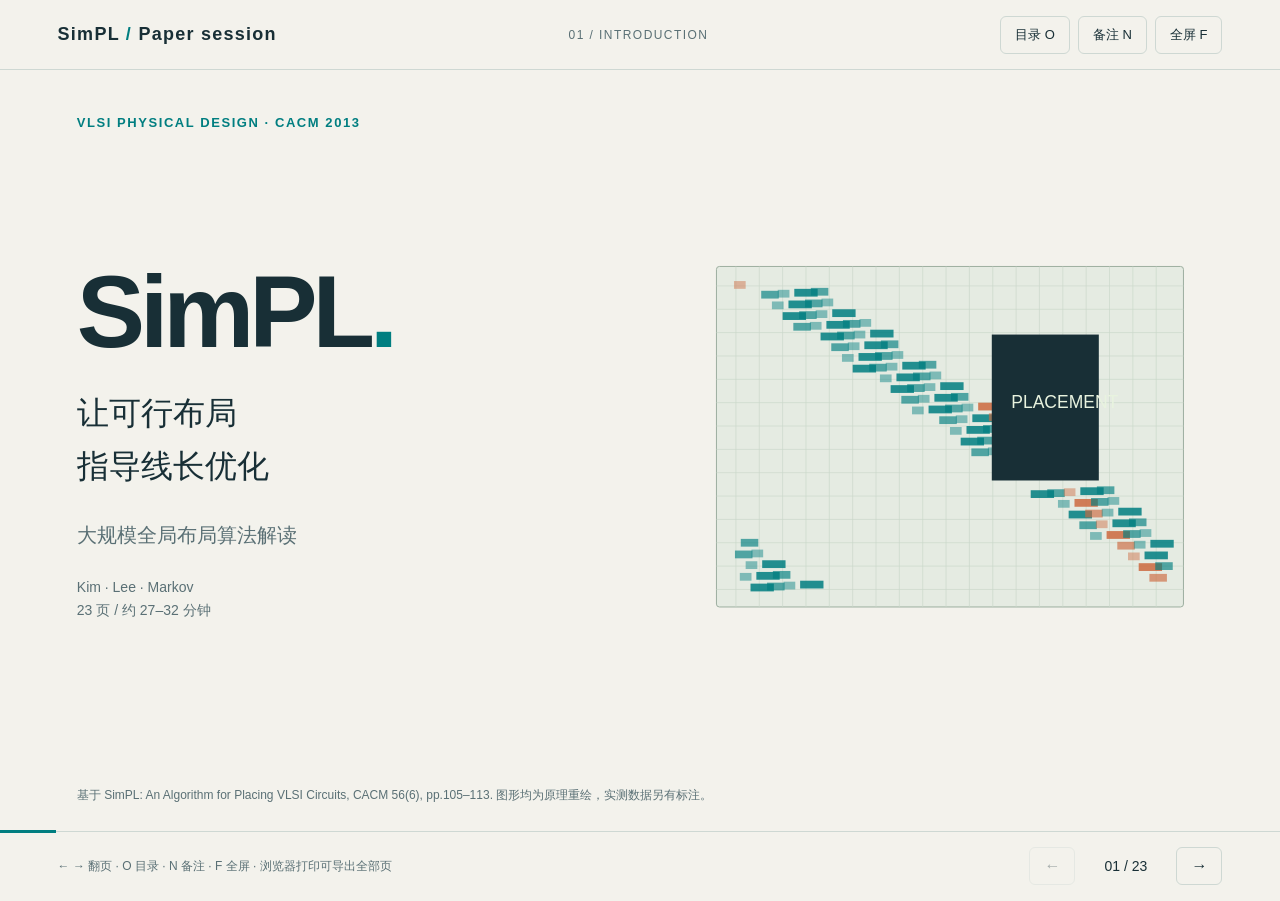
==== commit a47047ba: "Add brief physical-design background and SimPL research motivation" ====
--- a/simpl/index.html
+++ b/simpl/index.html
@@ -18,8 +18,14 @@
 <header class="top"><a class="brand" href="../">SimPL<span> / </span>Paper session</a><span id="chapter" class="chapter">GLOBAL PLACEMENT</span><div class="tools"><button id="overview" aria-label="打开幻灯片目录">目录 <span aria-hidden="true">O</span></button><button id="notes-toggle" aria-expanded="false" aria-controls="notes">备注 N</button><button id="fullscreen" aria-label="切换全屏">全屏 F</button></div></header>
 <noscript><style>.slide[hidden]{display:flex!important}main{height:auto}.slide{min-height:90vh}.top,.footer{display:none}</style><p class="nojs">JavaScript 未启用，以下以连续阅读方式显示全部内容。</p></noscript>
 <main id="deck">
-<section class="slide hero" data-chapter="01 / INTRODUCTION" data-title="SimPL：全局布局" data-notes="建议分享时间为25–30分钟。论文作者为Myung-Chul Kim、Dong-Jin Lee和Igor L. Markov。本文为CACM 2013版本，原始期刊版发表于IEEE TCAD 2012。先提出问题：怎样同时追求短线长和低重叠？">
-<div class="eyebrow">VLSI physical design · CACM 2013</div><div class="grid"><div><h1>SimPL<span class="accent">.</span></h1><p class="sub">让可行布局<br>指导线长优化</p><p class="muted">大规模全局布局算法解读</p><p class="fine">Kim · Lee · Markov<br>21 页 / 约 25–30 分钟</p></div><svg id="hero-art" class="visual" viewBox="0 0 520 400" role="img" aria-label="芯片布局抽象示意"></svg></div><p class="source">基于 SimPL: An Algorithm for Placing VLSI Circuits, CACM 56(6), pp.105–113. 图形均为原理重绘，实测数据另有标注。</p>
+<section class="slide hero" data-chapter="01 / INTRODUCTION" data-title="SimPL：全局布局" data-notes="建议分享时间为27–32分钟。论文作者为Myung-Chul Kim、Dong-Jin Lee和Igor L. Markov。本文为CACM 2013版本，原始期刊版发表于IEEE TCAD 2012。先提出问题：怎样同时追求短线长和低重叠？">
+<div class="eyebrow">VLSI physical design · CACM 2013</div><div class="grid"><div><h1>SimPL<span class="accent">.</span></h1><p class="sub">让可行布局<br>指导线长优化</p><p class="muted">大规模全局布局算法解读</p><p class="fine">Kim · Lee · Markov<br>23 页 / 约 27–32 分钟</p></div><svg id="hero-art" class="visual" viewBox="0 0 520 400" role="img" aria-label="芯片布局抽象示意"></svg></div><p class="source">基于 SimPL: An Algorithm for Placing VLSI Circuits, CACM 56(6), pp.105–113. 图形均为原理重绘，实测数据另有标注。</p>
+</section>
+<section class="slide" hidden data-chapter="01 / BACKGROUND" data-title="背景：全局布局在做什么？" data-notes="用约一分钟建立物理设计语境。逻辑网表描述单元及其连接关系，布局决定物理位置，布线再实现几何连接。这里是为说明SimPL所处位置而简化的流程，并非完整RTL到GDS流程。全局布局允许中间解存在重叠，最终合法化解决位置和站点约束，详细布局继续局部改善。SimPL关注全局布局，论文使用FastPlace-DP承担后处理。">
+<div class="eyebrow">Background · Physical design</div><h2>把逻辑连接变成芯片上的物理位置</h2><p class="muted">输入是单元、网络连接与可用空间，输出是后续布线所需的布局起点。</p><div class="flow"><div class="step"><span>INPUT</span><h3>网表与布局区域</h3><p>哪些单元相连？哪些区域可用？哪些对象固定？</p></div><div class="step"><span class="accent">SIMPL</span><h3>全局布局</h3><p>决定单元的大致分布，同时优化线长与密度。</p></div><div class="step"><span>REFINEMENT</span><h3>合法化与详细布局</h3><p>消除剩余重叠，对齐放置位置，并作局部改善。</p></div><div class="step"><span>DOWNSTREAM</span><h3>布线</h3><p>在实际金属层和布线资源上实现网络连接。</p></div></div><p class="takeaway">单元位置影响互连长度，因此会影响后续时序、功耗和可布线性。</p><p class="source">依据：§1–§2、图2，pp.105–108。流程为教学简图，省略其他物理设计阶段。</p>
+</section>
+<section class="slide" hidden data-chapter="01 / BACKGROUND" data-title="背景：为什么提出 SimPL？" data-notes="用约一分钟解释论文的历史语境。论文把当时主流解析式布局方法分为力导向二次布局与非凸优化两类。前者通过稀疏系统追求速度，需要设计展开力；后者用平滑线长和密度项建模，论文认为当时高质量实现通常更慢且多层框架更复杂。这不是对今天所有算法的优劣排序。SimPL并非发明二次布局，其贡献是通过前瞻合法化获得展开方向与强度。">
+<div class="eyebrow">Background · Research motivation</div><h2>百万单元规模，需要兼顾质量与计算代价</h2><div class="grid"><div class="stack"><div class="term">论文中的路线 A</div><h3>力导向二次布局</h3><p>把连线视为弹簧，反复求解稀疏线性系统。</p><p class="muted">计算快，但如何确定展开力的方向与大小是关键。</p><p class="fine">代表：Kraftwerk2、FastPlace3、RQL。</p></div><div class="stack"><div class="term">论文中的路线 B</div><h3>非凸优化布局</h3><p>将平滑线长与密度项放进目标函数，用非线性优化求解。</p><p class="muted">论文报告当时部分实现质量好，但运行较慢，框架也更复杂。</p><p class="fine">代表：APlace2、NTUPlace3、mPL6。</p></div></div><p class="takeaway">SimPL 的切入点：保留二次求解的效率，用近似可行布局指导展开。</p><p class="source">来源：§1、§3，pp.105–107。此比较反映论文发表时的研究背景，不是当前算法排名。</p>
 </section>
 <section class="slide" hidden data-chapter="01 / PROBLEM" data-title="线长与密度的冲突" data-notes="HPWL是每条net引脚包围盒的宽加高，再对所有net求和。它是线长代理目标，不等于布线后线长、延迟或拥塞。可用容量需扣除固定障碍物。">
 <div class="eyebrow">The placement problem</div><h2>线长越短，单元越容易挤在一起</h2><div class="grid"><div class="stack"><div><div class="term">OBJECTIVE</div><h3>最小化半周长线长 HPWL</h3><p class="muted">每条网络的包围盒宽度与高度之和。</p></div><div class="equation">HPWL = Σ<sub>e</sub> (Δx<sub>e</sub> + Δy<sub>e</sub>)</div><p class="takeaway">展开单元需要空间，也会付出线长代价。</p></div><div class="stack"><div class="rule"><h3>容量约束</h3><p>区域内的单元面积不能超过可用放置容量。</p></div><div class="rule"><h3>固定对象与障碍物</h3><p>必须考虑被占据的位置，以及其他区域剩余的空间。</p></div></div></div><p class="source">来源：§2，p.106。</p>
